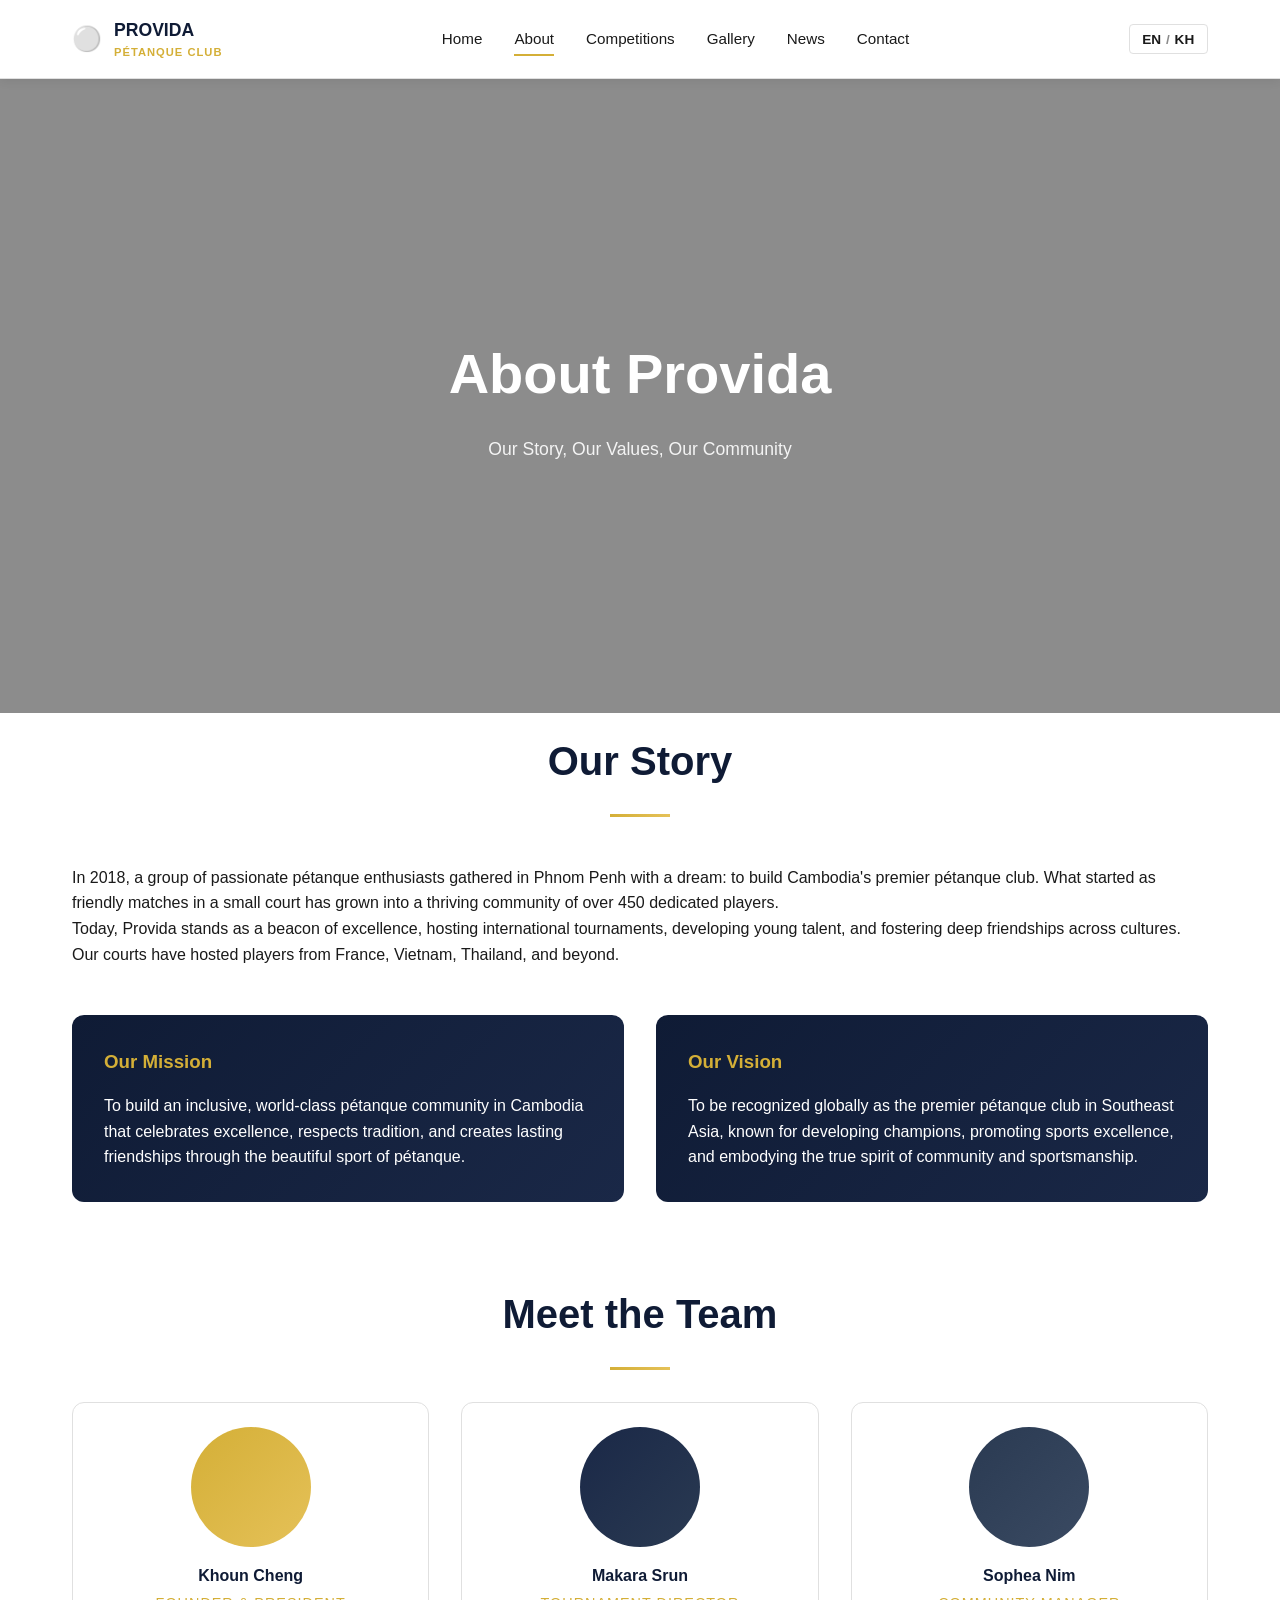
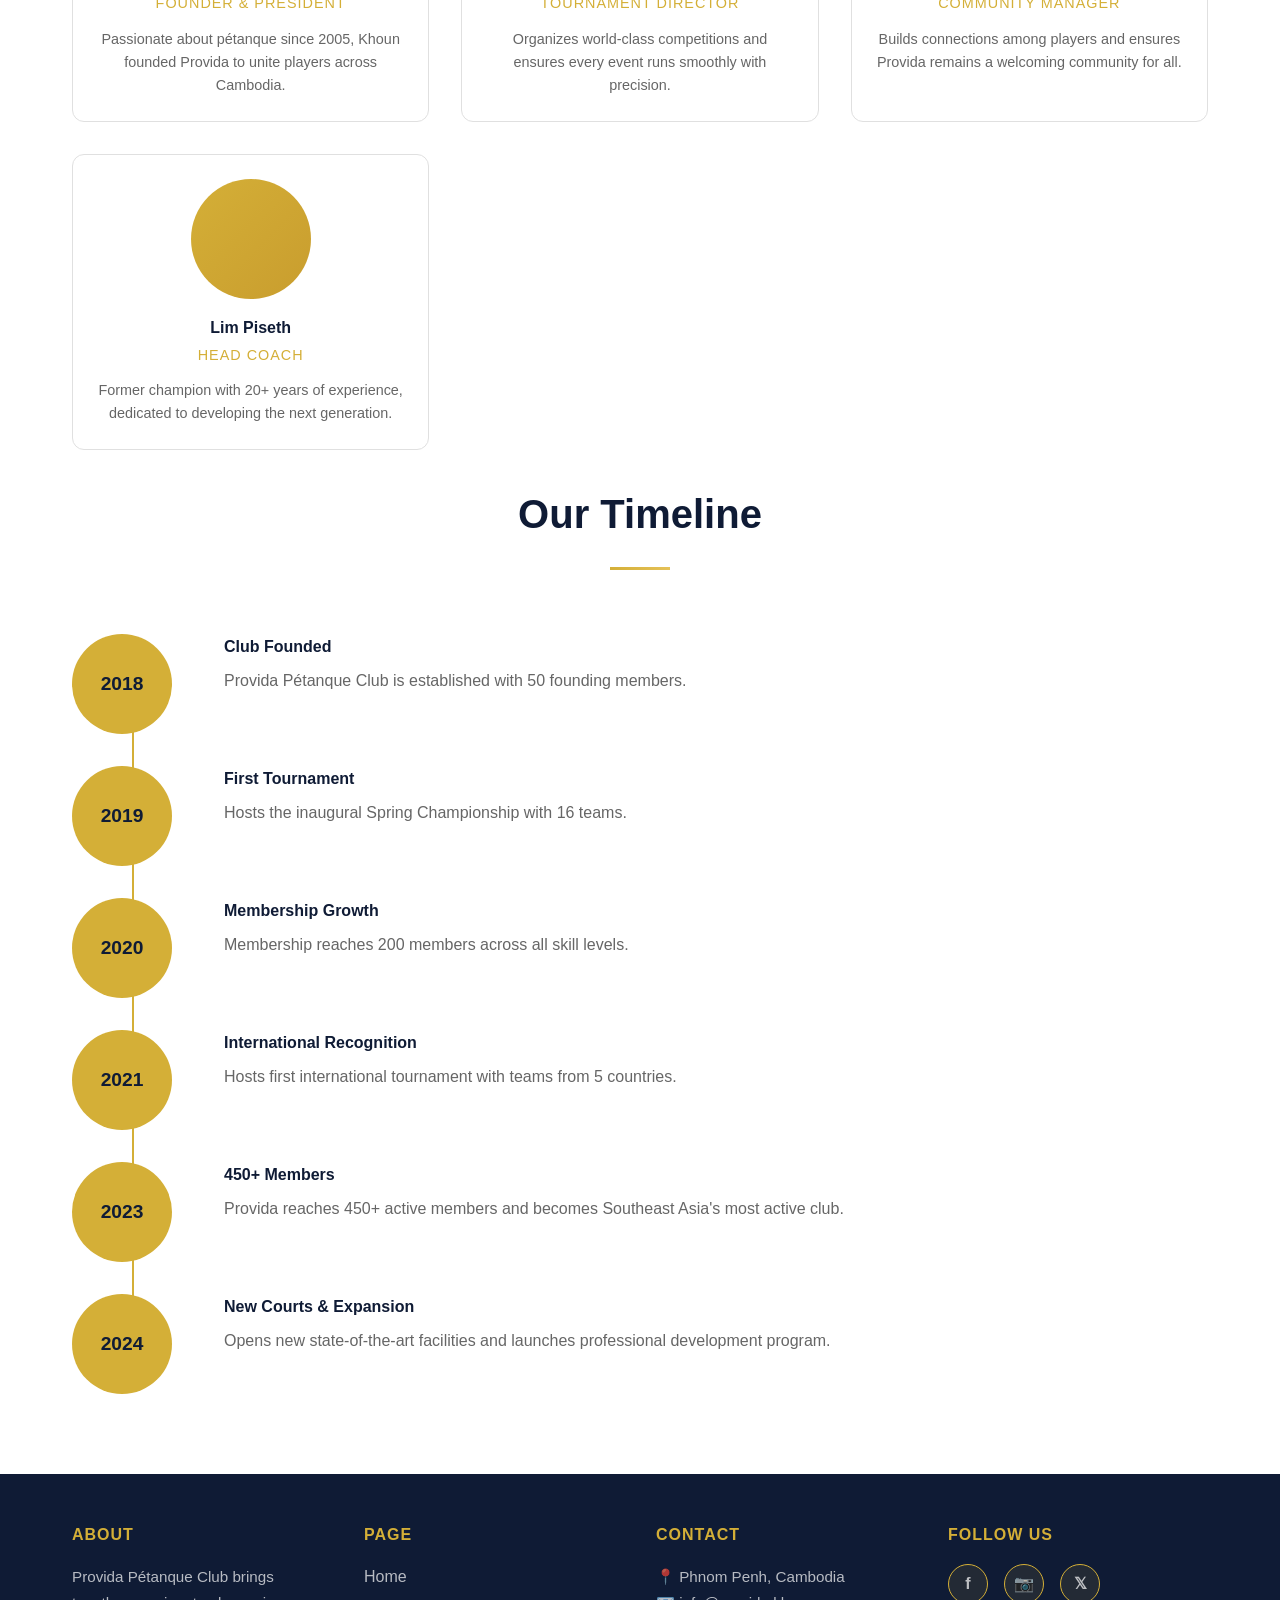
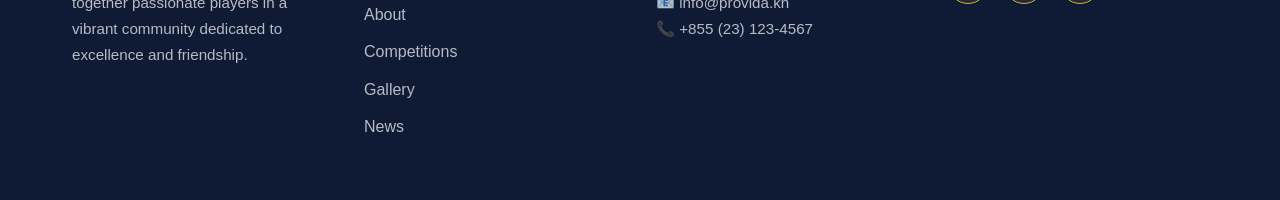
==== about.html @ a2a9c1dd "Initial commit - Provida Petanque website" ====
<!DOCTYPE html>
<html lang="en">
<head>
    <meta charset="UTF-8">
    <meta name="viewport" content="width=device-width, initial-scale=1.0">
    <title>About Provida Pétanque Club</title>
    <link rel="stylesheet" href="style.css">
</head>
<body>
    <!-- Navigation -->
    <nav class="navbar">
        <div class="navbar__container">
            <div class="navbar__logo">
                <span class="logo-icon">⚪</span>
                <div class="logo-text">
                    <div class="logo-main">PROVIDA</div>
                    <div class="logo-sub">Pétanque Club</div>
                </div>
            </div>

            <div class="navbar__menu" id="navMenu">
                <a href="index.html" class="navbar__link" data-en="Home" data-kh="ដើម">Home</a>
                <a href="about.html" class="navbar__link active" data-en="About" data-kh="អំពី">About</a>
                <a href="competition.html" class="navbar__link" data-en="Competitions" data-kh="ការប្រកួតប្រជែង">Competitions</a>
                <a href="gallery.html" class="navbar__link" data-en="Gallery" data-kh="ギャラリー">Gallery</a>
                <a href="news.html" class="navbar__link" data-en="News" data-kh="ព័ត៌មាន">News</a>
                <a href="contact.html" class="navbar__link" data-en="Contact" data-kh="ទាក់ទង">Contact</a>
            </div>

            <div class="navbar__actions">
                <button class="lang-toggle" id="langToggle" aria-label="Toggle language">
                    <span class="lang-en">EN</span><span class="lang-sep">/</span><span class="lang-kh">KH</span>
                </button>
                <button class="hamburger" id="hamburger" aria-label="Menu">
                    <span></span><span></span><span></span>
                </button>
            </div>
        </div>
    </nav>

    <!-- Page Header -->
    <!-- <div class="page-header">
        <div class="container">
            <h1 class="page-title" data-en="About Provida" data-kh="អំពីប្រូវីដា">About Provida</h1>
            <p class="page-subtitle" data-en="Our Story, Our Values, Our Community" data-kh="រឿងរបស់យើង តម្លៃរបស់យើង សហគមន៍របស់យើង">Our Story, Our Values, Our Community</p>
        </div>
    </div> -->
    <div class="page-header-about">
        <div class="container">
            <h1 class="page-title">About Provida</h1>
            <p class="page-subtitle">Our Story, Our Values, Our Community</p>
        </div>
    </div>
    <!-- Main Content -->
    <main class="section-light">
        <div class="container">
            <!-- Club Story -->
            <section class="content-section">
                <h2 class="section-title" data-en="Our Story" data-kh="រឿងរបស់យើង">Our Story</h2>
                <div class="story-content">
                    <p data-en="In 2018, a group of passionate pétanque enthusiasts gathered in Phnom Penh with a dream: to build Cambodia's premier pétanque club. What started as friendly matches in a small court has grown into a thriving community of over 450 dedicated players." data-kh="នៅឆ្នាំ 2018 ក្រុមអ្នកចូលចិត្ត pétanque ដ៏ស្ទាក់ស្ទើរបានប្រមូលផ្តុំនៅភ្នំពេញ។ ដែលចាប់ផ្តើមពីការប្រកួតប្រជែងមិត្តភាពបានលូតលាស់ទៅក្រុមលេងដែលលេចធ្លោលើក។">In 2018, a group of passionate pétanque enthusiasts gathered in Phnom Penh with a dream: to build Cambodia's premier pétanque club. What started as friendly matches in a small court has grown into a thriving community of over 450 dedicated players.</p>
                    
                    <p data-en="Today, Provida stands as a beacon of excellence, hosting international tournaments, developing young talent, and fostering deep friendships across cultures. Our courts have hosted players from France, Vietnam, Thailand, and beyond." data-kh="សព្វថ្ងៃ Provida ឈានដល់ការលេចធ្លោដូចផ្កាឆ្លើយលើពិភពលោក។ យើងបានលួយម្ចាស់ក្រុមលេងពីបារាំង វៀតណាម ថៃ និងក្រៅ។">Today, Provida stands as a beacon of excellence, hosting international tournaments, developing young talent, and fostering deep friendships across cultures. Our courts have hosted players from France, Vietnam, Thailand, and beyond.</p>
                </div>
            </section>

            <!-- Mission & Vision -->
            <section class="content-section">
                <div class="mission-vision-grid">
                    <div class="mission-card">
                        <h3 data-en="Our Mission" data-kh="បេសកកម្មរបស់យើង">Our Mission</h3>
                        <p data-en="To build an inclusive, world-class pétanque community in Cambodia that celebrates excellence, respects tradition, and creates lasting friendships through the beautiful sport of pétanque." data-kh="ដើម្បីបង្កើតសហគមន៍លេងដែលដ៏បរិមាណលក្ខណ៍បូណ្ណនៅកម្ពុជា។">To build an inclusive, world-class pétanque community in Cambodia that celebrates excellence, respects tradition, and creates lasting friendships through the beautiful sport of pétanque.</p>
                    </div>

                    <div class="vision-card">
                        <h3 data-en="Our Vision" data-kh="ច្រាលមើលរបស់យើង">Our Vision</h3>
                        <p data-en="To be recognized globally as the premier pétanque club in Southeast Asia, known for developing champions, promoting sports excellence, and embodying the true spirit of community and sportsmanship." data-kh="ដើម្បីបានទទួលស្គាល់សកលលោក ដូចជាក្លឹបលេងលេចធ្លោក្នុងតំបន់អាស៊ីអាគ្នេយ៍។">To be recognized globally as the premier pétanque club in Southeast Asia, known for developing champions, promoting sports excellence, and embodying the true spirit of community and sportsmanship.</p>
                    </div>
                </div>
            </section>

            <!-- Core Values -->
            <!-- <section class="content-section">
                <h2 class="section-title" data-en="Core Values" data-kh="តម្លៃក្នុងស្នូល">Core Values</h2>
                <div class="values-grid">
                    <div class="value-card-large">
                        <div class="value-icon">🤝</div>
                        <h4 data-en="Community" data-kh="សហគមន៍">Community</h4>
                        <p data-en="We believe in the power of unity. Every member, regardless of skill level, is an essential part of our family. We build lasting bonds through shared passion and mutual respect." data-kh="យើងជឿលើអំណាចនៃការរួបរួម។ សមាជិកម្នាក់ៗ គឺជាផ្នែកគួរឱ្យកោតសរសើរនៃគ្រួសារយើង។">We believe in the power of unity. Every member, regardless of skill level, is an essential part of our family. We build lasting bonds through shared passion and mutual respect.</p>
                    </div>

                    <div class="value-card-large">
                        <div class="value-icon">🎯</div>
                        <h4 data-en="Precision" data-kh="ភាពជាក់លាក់">Precision</h4>
                        <p data-en="Pétanque demands exactness in technique and strategy. We commit to mastering this ancient art, improving daily, and pushing the boundaries of what's possible." data-kh="Pétanque ទាមទារលក្ខណៈឲយបែងចែកបាន។ យើងប្តេជ្ញាក្នុងការលេងលម្អិត។">Pétanque demands exactness in technique and strategy. We commit to mastering this ancient art, improving daily, and pushing the boundaries of what's possible.</p>
                    </div>

                    <div class="value-card-large">
                        <div class="value-icon">⚔️</div>
                        <h4 data-en="Sportsmanship" data-kh="វិន័យកីឡា">Sportsmanship</h4>
                        <p data-en="We compete with integrity, respect opponents, celebrate victories humbly, and learn from defeats gracefully. Fair play is the foundation of everything we do." data-kh="យើងប្រកួតប្រជែងដោយយុត្តិធម៌ និងគោរពគ្នាលើសព្វ។">We compete with integrity, respect opponents, celebrate victories humbly, and learn from defeats gracefully. Fair play is the foundation of everything we do.</p>
                    </div>

                    <div class="value-card-large">
                        <div class="value-icon">🏆</div>
                        <h4 data-en="Excellence" data-kh="ភាពល្អឥតខ្ចោះ">Excellence</h4>
                        <p data-en="We strive for continuous improvement in all aspects. From tournament organization to player development, we maintain the highest standards and never settle for mediocrity." data-kh="យើងព្យាយាមក្នុងការលើកស្ថាបនាក្នុងក្រុមលេងរបស់យើង។">We strive for continuous improvement in all aspects. From tournament organization to player development, we maintain the highest standards and never settle for mediocrity.</p>
                    </div>
                </div>
            </section> -->

            <!-- Team -->
            <section class="content-section">
                <h2 class="section-title" data-en="Meet the Team" data-kh="ស្វាគមន៍ក្រុម">Meet the Team</h2>
                <div class="team-grid">
                    <div class="team-card">
                        <div class="team-avatar" style="background: linear-gradient(135deg, #d4af37, #e5c158);"></div>
                        <h4 class="team-name" data-en="Khoun Cheng" data-kh="ខោនជេង">Khoun Cheng</h4>
                        <p class="team-role" data-en="Founder & President" data-kh="ស្ថាបនករ និងប្រធាន">Founder & President</p>
                        <p class="team-bio" data-en="Passionate about pétanque since 2005, Khoun founded Provida to unite players across Cambodia." data-kh="ចូលចិត្តលេង pétanque ចាប់ពីឆ្នាំ 2005។">Passionate about pétanque since 2005, Khoun founded Provida to unite players across Cambodia.</p>
                    </div>

                    <div class="team-card">
                        <div class="team-avatar" style="background: linear-gradient(135deg, #1a2847, #2a3a52);"></div>
                        <h4 class="team-name" data-en="Makara Srun" data-kh="មការ៉ាស្រុណ">Makara Srun</h4>
                        <p class="team-role" data-en="Tournament Director" data-kh="នាយកលក្ខណ្ឌការណ៍">Tournament Director</p>
                        <p class="team-bio" data-en="Organizes world-class competitions and ensures every event runs smoothly with precision." data-kh="រៀបចំការប្រកួតប្រជែងលោកប្រណិត។">Organizes world-class competitions and ensures every event runs smoothly with precision.</p>
                    </div>

                    <div class="team-card">
                        <div class="team-avatar" style="background: linear-gradient(135deg, #2a3a52, #3a4a62);"></div>
                        <h4 class="team-name" data-en="Sophea Nim" data-kh="សូផេអា នីម">Sophea Nim</h4>
                        <p class="team-role" data-en="Community Manager" data-kh="ក្រុមគ្រប់គ្រង">Community Manager</p>
                        <p class="team-bio" data-en="Builds connections among players and ensures Provida remains a welcoming community for all." data-kh="សាងសង់ទំនាក់ទំនងរវាងក្រុមលេង។">Builds connections among players and ensures Provida remains a welcoming community for all.</p>
                    </div>

                    <div class="team-card">
                        <div class="team-avatar" style="background: linear-gradient(135deg, #d4af37, #c99d2e);"></div>
                        <h4 class="team-name" data-en="Lim Piseth" data-kh="លីម ពិសេត">Lim Piseth</h4>
                        <p class="team-role" data-en="Head Coach" data-kh="គ្រូបង្ហាត់ប្រឹក្សា">Head Coach</p>
                        <p class="team-bio" data-en="Former champion with 20+ years of experience, dedicated to developing the next generation." data-kh="ម្ចាស់ពានរង្វាន់ឆ្នាំ 20 ដែលគាត់មានបទពិសោធន៍។">Former champion with 20+ years of experience, dedicated to developing the next generation.</p>
                    </div>
                </div>
            </section>

            <!-- Timeline -->
            <section class="content-section">
                <h2 class="section-title" data-en="Our Timeline" data-kh="កាលវ័ណ្ណយើង">Our Timeline</h2>
                <div class="timeline">
                    <div class="timeline-item">
                        <div class="timeline-marker">2018</div>
                        <div class="timeline-content">
                            <h4 data-en="Club Founded" data-kh="ក្លឹបបានបង្កើត">Club Founded</h4>
                            <p data-en="Provida Pétanque Club is established with 50 founding members." data-kh="ក្លឹប Pétanque Provida បានបង្កើតលើក។">Provida Pétanque Club is established with 50 founding members.</p>
                        </div>
                    </div>

                    <div class="timeline-item">
                        <div class="timeline-marker">2019</div>
                        <div class="timeline-content">
                            <h4 data-en="First Tournament" data-kh="ការប្រកួតប្រជែងដំបូង">First Tournament</h4>
                            <p data-en="Hosts the inaugural Spring Championship with 16 teams." data-kh="ប្រកួតប្រជែងលេងដំបូង។">Hosts the inaugural Spring Championship with 16 teams.</p>
                        </div>
                    </div>

                    <div class="timeline-item">
                        <div class="timeline-marker">2020</div>
                        <div class="timeline-content">
                            <h4 data-en="Membership Growth" data-kh="ការរីកចម្រើននៃសមាជិក">Membership Growth</h4>
                            <p data-en="Membership reaches 200 members across all skill levels." data-kh="សមាជិក 200 រូបក្នុងរៀងរាល់មាត្រា។">Membership reaches 200 members across all skill levels.</p>
                        </div>
                    </div>

                    <div class="timeline-item">
                        <div class="timeline-marker">2021</div>
                        <div class="timeline-content">
                            <h4 data-en="International Recognition" data-kh="ការទទួលស្គាល់សកល">International Recognition</h4>
                            <p data-en="Hosts first international tournament with teams from 5 countries." data-kh="ក្លឹបលេងលេខដំបូងពីប្រទេស 5 ។">Hosts first international tournament with teams from 5 countries.</p>
                        </div>
                    </div>

                    <div class="timeline-item">
                        <div class="timeline-marker">2023</div>
                        <div class="timeline-content">
                            <h4 data-en="450+ Members" data-kh="សមាជិក 450 រូប">450+ Members</h4>
                            <p data-en="Provida reaches 450+ active members and becomes Southeast Asia's most active club." data-kh="ក្លឹបឡើងដល់ 450 រូបលើក។">Provida reaches 450+ active members and becomes Southeast Asia's most active club.</p>
                        </div>
                    </div>

                    <div class="timeline-item">
                        <div class="timeline-marker">2024</div>
                        <div class="timeline-content">
                            <h4 data-en="New Courts & Expansion" data-kh="ល្មើងលេងថ្មីនិងការពង្រីក">New Courts & Expansion</h4>
                            <p data-en="Opens new state-of-the-art facilities and launches professional development program." data-kh="បើក វាលលេងថ្មីនិងលក្ខណ្ឌថ្មី។">Opens new state-of-the-art facilities and launches professional development program.</p>
                        </div>
                    </div>
                </div>
            </section>
        </div>
    </main>

    <!-- Footer -->
    <footer class="footer">
        <div class="container">
            <div class="footer-grid">
                <div class="footer-col">
                    <h4 data-en="About" data-kh="អំពី">About</h4>
                    <p data-en="Provida Pétanque Club brings together passionate players in a vibrant community dedicated to excellence and friendship." data-kh="ក្លឹប Pétanque Provida នាំឱ្យក្រុមលេង។">Provida Pétanque Club brings together passionate players in a vibrant community dedicated to excellence and friendship.</p>
                </div>

                <div class="footer-col">
                    <h4 data-en="Page" data-kh="តំណភ្ជាប់រហ័ស">Page</h4>
                    <ul>
                        <li><a href="index.html" data-en="Home" data-kh="ដើម">Home</a></li>
                        <li><a href="about.html" data-en="About" data-kh="អំពី">About</a></li>
                        <li><a href="competition.html" data-en="Competitions" data-kh="ការប្រកួតប្រជែង">Competitions</a></li>
                        <li><a href="gallery.html" data-en="Gallery" data-kh="ギャラリー">Gallery</a></li>
                        <li><a href="news.html" data-en="News" data-kh="ព័ត៌មាន">News</a></li>
                    </ul>
                </div>

                <div class="footer-col">
                    <h4 data-en="Contact" data-kh="ទាក់ទង">Contact</h4>
                    <p>📍 Phnom Penh, Cambodia</p>
                    <p>📧 info@provida.kh</p>
                    <p>📞 +855 (23) 123-4567</p>
                </div>

                <div class="footer-col">
                    <h4 data-en="Follow Us" data-kh="តាមដានយើងខ្ញុំ">Follow Us</h4>
                    <div class="social-links">
                        <a href="#" class="social-icon">f</a>
                        <a href="#" class="social-icon">📷</a>
                        <a href="#" class="social-icon">𝕏</a>
                    </div>
                </div>
            </div>

                        <!-- <div class="footer-bottom">
                <p data-en="&copy; 2024 Provida Pétanque Club. All rights reserved." data-kh="© 2024 ក្លឹប Pétanque Provida។ រក្សាសិទ្ធិទាំងអស់។">&copy; 2024 Provida Pétanque Club. All rights reserved.</p>
                <a href="admin.html" class="admin-link">Admin</a>
            </div> -->
        </div>
    </footer>

    <script src="script.js"></script>
</body>
</html>
---- style.css ----
/* ==========================================
   PROVIDA PÉTANQUE CLUB - COMPLETE CSS
   Premium, Modern, Bilingual Website
   ========================================== */

/* ROOT VARIABLES */
:root {
    --color-navy: #0f1b35;
    --color-navy-light: #1a2847;
    --color-navy-lighter: #2a3a52;
    --color-gold: #d4af37;
    --color-gold-light: #e5c158;
    --color-white: #ffffff;
    --color-gray: #f5f5f5;
    --color-gray-dark: #333333;
    --color-text: #1a1a1a;
    --color-text-light: #666666;
    --color-border: #e0e0e0;
    
    --font-display: 'Segoe UI', Tahoma, Geneva, Verdana, sans-serif;
    --font-body: 'Segoe UI', Tahoma, Geneva, Verdana, sans-serif;
    
    --transition: all 0.3s cubic-bezier(0.25, 0.46, 0.45, 0.94);
    --transition-fast: all 0.2s ease-out;
}

/* RESET */
* { margin: 0; padding: 0; box-sizing: border-box; }
html { scroll-behavior: smooth; }
body { font-family: var(--font-body); background: var(--color-white); color: var(--color-text); line-height: 1.6; }
h1, h2, h3, h4, h5, h6 { font-family: var(--font-display); font-weight: 700; }
a { text-decoration: none; color: inherit; transition: var(--transition-fast); }
button { font-family: inherit; cursor: pointer; }

/* CONTAINER */
.container { max-width: 1200px; margin: 0 auto; padding: 0 2rem; }

/* ========== NAVBAR ========== */
.navbar {
    position: sticky; top: 0; z-index: 100;
    background: var(--color-white);
    border-bottom: 1px solid var(--color-border);
    box-shadow: 0 2px 10px rgba(0, 0, 0, 0.08);
    transition: var(--transition-fast);
}

.navbar__container {
    max-width: 1200px; margin: 0 auto; padding: 1rem 2rem;
    display: flex; justify-content: space-between; align-items: center;
}

.navbar__logo {
    display: flex; align-items: center; gap: 0.75rem;
    font-weight: 700; cursor: pointer;
}

.logo-icon {
    font-size: 1.5rem;
    animation: rotate 20s linear infinite;
}

@keyframes rotate {
    from { transform: rotate(0deg); }
    to { transform: rotate(360deg); }
}

.logo-text { display: flex; flex-direction: column; }
.logo-main { font-size: 1.1rem; color: var(--color-navy); }
.logo-sub { font-size: 0.7rem; color: var(--color-gold); text-transform: uppercase; letter-spacing: 1px; }

.navbar__menu {
    display: flex; gap: 2rem; align-items: center;
}

.navbar__link {
    position: relative;
    font-weight: 500; font-size: 0.95rem;
    color: var(--color-text);
    transition: var(--transition-fast);
}

.navbar__link::after {
    content: ''; position: absolute; bottom: -5px; left: 0;
    width: 0; height: 2px; background: var(--color-gold);
    transition: var(--transition-fast);
}

.navbar__link:hover::after,
.navbar__link.active::after {
    width: 100%;
}

.navbar__actions {
    display: flex; gap: 1rem; align-items: center;
}

.lang-toggle {
    background: transparent; border: 1px solid var(--color-border);
    padding: 0.4rem 0.8rem; border-radius: 4px;
    font-size: 0.85rem; font-weight: 600;
    color: var(--color-text);
    transition: var(--transition-fast);
}

.lang-toggle:hover {
    border-color: var(--color-gold);
    color: var(--color-gold);
}

.lang-sep { margin: 0 0.3rem; opacity: 0.5; }

.hamburger {
    display: none; flex-direction: column; gap: 5px;
    background: transparent; border: none; padding: 0.5rem;
}

.hamburger span {
    width: 25px; height: 3px; background: var(--color-navy);
    border-radius: 2px; transition: var(--transition-fast);
}

/* ========== HERO SECTION ========== */
.hero {
    position: relative; min-height: 100vh;
    display: flex; flex-direction: column; justify-content: center; align-items: center;
    background: var(--color-navy);
    color: var(--color-white);
    overflow: hidden;
}

.hero__bg {
    position: absolute; inset: 0; z-index: 1;
}

.hero__gradient {
    position: absolute; inset: 0;
    background: linear-gradient(135deg, var(--color-navy) 0%, var(--color-navy-light) 50%, var(--color-navy) 100%);
    animation: gradient-shift 8s ease-in-out infinite;
}

@keyframes gradient-shift {
    0%, 100% { background: linear-gradient(135deg, var(--color-navy) 0%, var(--color-navy-light) 50%, var(--color-navy) 100%); }
    50% { background: linear-gradient(135deg, var(--color-navy-light) 0%, var(--color-navy) 50%, var(--color-navy-light) 100%); }
}

.hero__orb {
    position: absolute; border-radius: 50%;
    opacity: 0.1; filter: blur(60px);
}

.hero__orb--1 {
    width: 400px; height: 400px;
    background: var(--color-gold);
    top: -100px; right: -150px;
    animation: float-1 20s ease-in-out infinite;
}

.hero__orb--2 {
    width: 300px; height: 300px;
    background: var(--color-gold);
    bottom: -50px; left: -100px;
    animation: float-2 15s ease-in-out infinite;
}

@keyframes float-1 {
    0%, 100% { transform: translate(0, 0); }
    50% { transform: translate(-50px, 50px); }
}

@keyframes float-2 {
    0%, 100% { transform: translate(0, 0); }
    50% { transform: translate(50px, -50px); }
}

.petanque-ball {
    position: absolute; width: 80px; height: 80px;
    background: radial-gradient(circle at 35% 35%, rgba(255,255,255,0.3), transparent);
    border-radius: 50%;
    box-shadow: inset -2px -2px 5px rgba(0,0,0,0.3);
}

.hero__content {
    position: relative; z-index: 2; text-align: center;
    animation: fade-up 1s ease-out 0.3s both;
}

@keyframes fade-up {
    from { opacity: 0; transform: translateY(30px); }
    to { opacity: 1; transform: translateY(0); }
}

.hero__label {
    font-size: 0.85rem; text-transform: uppercase;
    letter-spacing: 2px; color: var(--color-gold);
    margin-bottom: 1rem;
}

.hero__title {
    font-size: clamp(2.5rem, 7vw, 4.5rem);
    margin-bottom: 1.5rem; line-height: 1.2;
}

.hero__title .gold {
    background: linear-gradient(135deg, var(--color-gold), var(--color-gold-light));
    -webkit-background-clip: text;
    background-clip: text;
    -webkit-text-fill-color: transparent;
}

.hero__subtitle {
    font-size: clamp(1rem, 2vw, 1.2rem);
    color: rgba(255, 255, 255, 0.8);
    max-width: 600px; margin: 0 auto 2rem;
}

.hero__cta {
    display: flex; gap: 1rem; justify-content: center; flex-wrap: wrap;
}

.hero__scroll {
    position: absolute; bottom: 2rem;
    font-size: 0.85rem; animation: bounce 2s infinite;
}

@keyframes bounce {
    0%, 100% { transform: translateY(0); }
    50% { transform: translateY(-10px); }
}

/* ========== BUTTONS ========== */
.btn {
    display: inline-flex; align-items: center; justify-content: center;
    padding: 0.9rem 2rem; border: none; border-radius: 6px;
    font-weight: 600; text-transform: uppercase; letter-spacing: 0.5px;
    transition: var(--transition);
    box-shadow: 0 2px 8px rgba(0, 0, 0, 0.1);
}

.btn--primary {
    background: var(--color-gold); color: var(--color-navy);
}

.btn--primary:hover {
    background: var(--color-gold-light);
    transform: translateY(-3px);
    box-shadow: 0 10px 25px rgba(0, 0, 0, 0.15);
}

.btn--secondary {
    background: transparent; color: var(--color-navy);
    border: 2px solid var(--color-navy);
}

.btn--secondary:hover {
    background: var(--color-navy);
    color: var(--color-white);
}

.btn--outline {
    background: transparent; border: 2px solid var(--color-gold);
    color: var(--color-gold);
}

.btn--outline:hover {
    background: var(--color-gold);
    color: var(--color-navy);
}

.btn--gold {
    background: var(--color-gold);
    color: var(--color-navy);
}

.btn--gold:hover {
    background: var(--color-gold-light);
}

/* ========== SECTIONS ========== */
.section-light { background: var(--color-white); }
.section-dark { background: var(--color-navy); color: var(--color-white); }

.page-header {
    background: linear-gradient(135deg, var(--color-navy), var(--color-navy-light));
    color: var(--color-white); padding: 4rem 0 3rem;
    text-align: center;
}

.page-title {
    font-size: clamp(2rem, 5vw, 3.5rem); margin-bottom: 1rem;
}

.page-subtitle {
    font-size: 1.1rem; opacity: 0.9;
}

.section-title {
    font-size: clamp(2rem, 4vw, 2.5rem);
    margin-bottom:2rem; text-align: center;
    position: relative; padding-bottom: 1.5rem;
}

.section-title::after {
    content: ''; position: absolute;
    bottom: 0; left: 50%; transform: translateX(-50%);
    width: 60px; height: 3px;
    background: linear-gradient(90deg, var(--color-gold), var(--color-gold-light));
}

.section-light .section-title { color: var(--color-navy); }
.section-dark .section-title { color: var(--color-white); }

.section-light .section-title::after { background: linear-gradient(90deg, var(--color-gold), var(--color-gold-light)); }
.section-dark .section-title::after { background: linear-gradient(90deg, var(--color-gold-light), var(--color-gold)); }

.content-section {
    padding: 1rem 0;
}
.story-content{
     padding: 1rem 0;
}
/* ========== ABOUT SECTION ========== */
.about-grid {
    padding-bottom:1.3rem ;
    display: grid; grid-template-columns: 1fr 1fr;
    gap: 3rem; align-items: start;
}

.about-content { animation: slide-in-left 0.8s ease-out; }
.about-stats { display: grid; grid-template-columns: 1fr 1fr; gap: 2rem; animation: slide-in-right 0.8s ease-out; }

@keyframes slide-in-left {
    from { opacity: 0; transform: translateX(-30px); }
    to { opacity: 1; transform: translateX(0); }
}

@keyframes slide-in-right {
    from { opacity: 0; transform: translateX(30px); }
    to { opacity: 1; transform: translateX(0); }
}

.about-text { margin-bottom: 1.5rem; color: var(--color-text-light); line-height: 1.8; }

.about-values {
    display: grid; grid-template-columns: 1fr 1fr;
    gap: 1.5rem; margin: 2rem 0;
}

.value-card {
    background: var(--color-gray);
    padding: 1.5rem; border-radius: 8px;
    border-left: 4px solid var(--color-gold);
    transition: var(--transition);
}

.value-card:hover {
    transform: translateY(-5px);
    box-shadow: 0 10px 25px rgba(0, 0, 0, 0.1);
}

.value-card h4 { color: var(--color-navy); margin-bottom: 0.5rem; }
.value-card p { font-size: 0.9rem; color: var(--color-text-light); }

.stat-box {
    background: linear-gradient(135deg, var(--color-navy), var(--color-navy-light));
    color: var(--color-white);
    padding: 2rem; border-radius: 12px;
    text-align: center; transition: var(--transition);
}

.stat-box:hover {
    transform: translateY(-8px);
    box-shadow: 0 15px 35px rgba(0, 0, 0, 0.2);
}

.stat-number {
    font-size: 2.5rem; font-weight: 700;
    color: var(--color-gold); margin-bottom: 0.5rem;
}

.stat-label {
    font-size: 0.95rem; text-transform: uppercase;
    letter-spacing: 1px; opacity: 0.9;
}

/* ========== COMPETITION SECTION ========== */
.competition-showcase {
    /* background: linear-gradient(135deg, rgba(212, 175, 55, 0.1), rgba(212, 175, 55, 0.05));
    border-radius: 12px; padding: 3rem; */
        background: linear-gradient(135deg, rgb(212 175 55), rgba(212, 175, 55, 0.05));
    border-radius: 12px;
    padding: 3rem;
}

.competition-card-main {
    display: grid; grid-template-columns: 120px 1fr;
    gap: 2rem; align-items: start;
    position: relative;
}

.competition-badge {
    position: absolute; top: 1.5rem; right: 1.5rem;
    background: var(--color-gold);
    color: var(--color-navy);
    padding: 0.4rem 1rem; border-radius: 20px;
    font-size: 0.75rem; font-weight: 700;
    text-transform: uppercase;
}

.competition-date {
    background: var(--color-gold);
    color: var(--color-navy);
    padding: 1.5rem; border-radius: 12px;
    text-align: center;
}

.date-month {
    display: block; font-size: 0.85rem;
    text-transform: uppercase; font-weight: 700;
    letter-spacing: 1px;
}

.date-day {
    display: block; font-size: 2.5rem;
    font-weight: 700;
}

.competition-info {
    padding-top: 1rem;
}

.competition-name {
    font-size: 1.8rem; color: var(--color-white);
    margin-bottom: 0.5rem;
}

.competition-location {
    color: var(--color-gold); font-size: 1rem;
    margin-bottom: 1rem;
}

.competition-desc {
    color: rgba(255, 255, 255, 0.8);
    margin: 1rem 0;
    line-height: 1.7;
}

.competition-details {
    display: grid;
    grid-template-columns: repeat(auto-fit, minmax(180px, 1fr));
    gap: 1rem; margin: 1.5rem 0;
}

.detail-item {
    display: flex; align-items: center; gap: 0.5rem;
    color: rgba(255, 255, 255, 0.9);
    font-size: 0.95rem;
}

.detail-icon { font-size: 1.2rem; }

/* ========== GALLERY SECTION ========== */
.gallery-preview-grid {
    display: grid;
    grid-template-columns: repeat(4, 1fr);
    gap: 1.5rem; margin-bottom: 3rem;   
}

.gallery-preview-item {
    position: relative;
    border-radius: 12px; overflow: hidden;
    box-shadow: 0 10px 25px rgba(0, 0, 0, 0.12);
    transition: var(--transition);
    height: 250px;
    display: block;
}

.gallery-preview-item--large {
    grid-column: 1 / 3;
    grid-row: 1 / 3;
    height: auto;
}

.gallery-prev-img {
    width: 100%; height: 100%;
    transition: var(--transition);
}

.gallery-preview-item:hover .gallery-prev-img {
    transform: scale(1.1);
}

.gallery-prev-overlay {
    position: absolute; inset: 0;
    background: rgba(15, 27, 53, 0.8);
    display: flex; align-items: center; justify-content: center;
    opacity: 0; transition: var(--transition);
}

.gallery-preview-item:hover .gallery-prev-overlay {
    opacity: 1;
}

.gallery-prev-label {
    color: var(--color-gold);
    font-size: 1.2rem; font-weight: 600;
}

/* ========== NEWS SECTION ========== */
.news-grid {
    display: grid;
    grid-template-columns: repeat(auto-fit, minmax(320px, 1fr));
    gap: 2rem;
}

.news-item {
    background: var(--color-white);
    border: 1px solid var(--color-border);
    border-radius: 12px; overflow: hidden;
    transition: var(--transition);
    box-shadow: 0 2px 8px rgba(0, 0, 0, 0.08);
}

.news-item:hover {
    transform: translateY(-8px);
    box-shadow: 0 15px 35px rgba(0, 0, 0, 0.15);
}

.news-image {
    width: 100%; height: 200px;
    transition: var(--transition);
}

.news-item:hover .news-image {
    transform: scale(1.05);
}

.news-content {
    padding: 2rem;
}

.news-date {
    font-size: 0.85rem;
    color: var(--color-gold);
    text-transform: uppercase; letter-spacing: 1px;
}

.news-title {
    font-size: 1.3rem;
    color: var(--color-navy);
    margin: 0.75rem 0;
}

.news-excerpt {
    color: var(--color-text-light);
    margin-bottom: 1rem;
    line-height: 1.6;
}

.news-link {
    color: var(--color-gold);
    font-weight: 600;
    transition: var(--transition-fast);
}

.news-link:hover {
    transform: translateX(5px);
}

/* ========== GALLERY PAGE ========== */
.gallery-filters {
    display: flex;
    justify-content: center;
    gap: 1rem; margin-bottom: 3rem;
    flex-wrap: wrap;
}

.filter-btn {
    background: transparent;
    border: 2px solid var(--color-border);
    padding: 0.6rem 1.5rem;
    border-radius: 20px;
    cursor: pointer; font-weight: 600;
    color: var(--color-text);
    transition: var(--transition);
}

.filter-btn:hover,
.filter-btn.active {
    background: var(--color-gold);
    border-color: var(--color-gold);
    color: var(--color-navy);
}

.gallery-grid {
    display: grid;
    grid-template-columns: repeat(auto-fill, minmax(280px, 1fr));
    gap: 1.5rem; margin-bottom: 3rem;
}

.gallery-item {
    position: relative;
    border-radius: 12px;
    overflow: hidden;
    box-shadow: 0 10px 25px rgba(0, 0, 0, 0.12);
    transition: var(--transition);
    aspect-ratio: 1;
}

.gallery-item:hover {
    transform: translateY(-8px);
    box-shadow: 0 15px 35px rgba(0, 0, 0, 0.2);
}

.gallery-item img {
    width: 100%; height: 100%;
    object-fit: cover;
    transition: var(--transition);
}

.gallery-item:hover img {
    transform: scale(1.1);
}

.gallery-overlay {
    position: absolute; inset: 0;
    background: rgba(15, 27, 53, 0.85);
    display: flex; align-items: center; justify-content: center;
    opacity: 0; transition: var(--transition);
}

.gallery-item:hover .gallery-overlay {
    opacity: 1;
}

.gallery-overlay span {
    color: var(--color-gold);
    font-size: 1.2rem; font-weight: 600;
}

.videos-grid {
    display: grid;
    grid-template-columns: repeat(auto-fit, minmax(300px, 1fr));
    gap: 2rem;
}

.video-card {
    position: relative;
    border-radius: 12px;
    overflow: hidden;
    box-shadow: 0 10px 25px rgba(0, 0, 0, 0.12);
    transition: var(--transition);
    aspect-ratio: 16 / 9;
    background: var(--color-gray-dark);
}

.video-card:hover {
    transform: translateY(-8px);
}

.video-thumbnail {
    position: absolute; inset: 0;
    display: flex; align-items: center; justify-content: center;
    font-size: 3rem; color: var(--color-gold);
    transition: var(--transition);
}

.video-card:hover .video-thumbnail {
    transform: scale(1.1);
}

/* ========== LIGHTBOX ========== */
.lightbox {
    display: none;
    position: fixed; inset: 0;
    background: rgba(0, 0, 0, 0.95);
    z-index: 200;
    align-items: center; justify-content: center;
    padding: 2rem;
}

.lightbox.active {
    display: flex;
}

.lightbox-img {
    max-width: 90%; max-height: 90%;
    border-radius: 8px;
}

.lightbox-close,
.lightbox-prev,
.lightbox-next {
    position: absolute;
    background: var(--color-gold);
    color: var(--color-navy);
    border: none;
    width: 50px; height: 50px;
    border-radius: 50%;
    cursor: pointer;
    font-size: 1.5rem;
    transition: var(--transition);
}

.lightbox-close {
    top: 2rem; right: 2rem;
}

.lightbox-prev {
    left: 2rem; top: 50%; transform: translateY(-50%);
}

.lightbox-next {
    right: 2rem; top: 50%; transform: translateY(-50%);
}

.lightbox-close:hover,
.lightbox-prev:hover,
.lightbox-next:hover {
    background: var(--color-gold-light);
    transform: scale(1.1);
}

/* ========== FORMS ========== */
.registration-form,
.registration-container,
.contact-form,
.admin-form {
    background: var(--color-white);
    padding: 2rem; border-radius: 12px;
    box-shadow: 0 10px 25px rgba(0, 0, 0, 0.08);
}

.form-group {
    margin-bottom: 1.5rem;
}

.form-group label {
    display: block;
    margin-bottom: 0.5rem;
    font-weight: 600;
    color: var(--color-navy);
}

.form-group input,
.form-group select,
.form-group textarea {
    width: 100%;
    padding: 0.85rem;
    border: 1px solid var(--color-border);
    border-radius: 6px;
    font-family: inherit;
    font-size: 0.95rem;
    transition: var(--transition-fast);
    background: var(--color-gray);
}

.form-group input:focus,
.form-group select:focus,
.form-group textarea:focus {
    outline: none;
    border-color: var(--color-gold);
    box-shadow: 0 0 0 3px rgba(212, 175, 55, 0.1);
    background: var(--color-white);
}

.form-row {
    display: grid; grid-template-columns: 1fr 1fr;
    gap: 1.5rem;
}

.checkbox {
    display: flex; align-items: center;
    gap: 0.5rem;
    cursor: pointer;
}

.checkbox input {
    width: auto;
}

/* ========== EVENTS SECTION ========== */
.events-grid {
    display: grid;
    grid-template-columns: repeat(auto-fit, minmax(320px, 1fr));
    gap: 2rem;
}

.event-card {
    background: var(--color-white);
    border: 1px solid var(--color-border);
    border-radius: 12px;
    overflow: hidden;
    transition: var(--transition);
    box-shadow: 0 2px 8px rgba(0, 0, 0, 0.08);
}

.event-card:hover {
    transform: translateY(-8px);
    box-shadow: 0 15px 35px rgba(0, 0, 0, 0.15);
}

.event-header{
    position: relative;
    height: 180px;
    overflow: hidden;
    border-radius:10px 10px 0 0;
}
.event-header-img{
    width:100%;
    height:100%;
    object-fit:cover;
}

/* badge */
.event-badge{
    position:absolute;
    top:12px;
    left:12px;
    background:#d4af37;
    color:#fff;
    padding:4px 10px;
    font-size:12px;
    border-radius:4px;
}
/* make date smaller */
.event-month{
    display:block;
    font-size:11px;
    font-weight:600;
    color:#888;
}

.event-day{
    font-size:18px;
    font-weight:700;
    line-height:1;
}

.event-day {
    font-size: 2rem; font-weight: 700;
}

.event-body {
    padding: 1.5rem;
}

.event-location {
    color: var(--color-text-light);
    font-size: 0.9rem;
    margin: 0.5rem 0;
}

.event-details {
    display: flex; flex-direction: column;
    gap: 0.5rem;
    margin: 1rem 0;
    font-size: 0.9rem;
    color: var(--color-text-light);
}

.event-desc {
    color: var(--color-text-light);
    margin: 1rem 0;
    line-height: 1.6;
}

.event-register-btn {
    width: 100%;
}

.past-events {
    display: grid;
    grid-template-columns: repeat(auto-fit, minmax(250px, 1fr));
    gap: 1.5rem;
}

.past-event {
    background: var(--color-gray);
    padding: 1.5rem;
    border-radius: 8px;
    border-left: 4px solid var(--color-gold);
}

.past-date {
    font-size: 0.85rem;
    color: var(--color-gold);
    text-transform: uppercase;
    font-weight: 700;
}

.past-title {
    display: block;
    font-size: 1.1rem;
    color: var(--color-navy);
    margin: 0.5rem 0;
    font-weight: 600;
}

.past-stats {
    font-size: 0.9rem;
    color: var(--color-text-light);
}

/* ========== ABOUT PAGE ========== */
.mission-vision-grid {
    display: grid;
    grid-template-columns: 1fr 1fr;
    gap: 2rem; margin-bottom: 3rem;
}

.mission-card,
.vision-card {
    background: linear-gradient(135deg, var(--color-navy), var(--color-navy-light));
    color: var(--color-white);
    padding: 2rem;
    border-radius: 12px;
    transition: var(--transition);
}

.mission-card:hover,
.vision-card:hover {
    transform: translateY(-8px);
    box-shadow: 0 15px 35px rgba(0, 0, 0, 0.2);
}

.mission-card h3,
.vision-card h3 {
    color: var(--color-gold);
    margin-bottom: 1rem;
}

.values-grid {
    display: grid;
    grid-template-columns: repeat(auto-fit, minmax(260px, 1fr));
    gap: 2rem;
}

.value-card-large {
    background: var(--color-white);
    border: 1px solid var(--color-border);
    padding: 2rem;
    border-radius: 12px;
    text-align: center;
    transition: var(--transition);
}

.value-card-large:hover {
    transform: translateY(-8px);
    box-shadow: 0 15px 35px rgba(0, 0, 0, 0.15);
    border-color: var(--color-gold);
}

.value-icon {
    font-size: 2.5rem;
    margin-bottom: 1rem;
}

.value-card-large h4 {
    color: var(--color-navy);
    margin-bottom: 0.75rem;
}

.value-card-large p {
    color: var(--color-text-light);
    line-height: 1.6;
}

.team-grid {
    display: grid;
    grid-template-columns: repeat(auto-fit, minmax(280px, 1fr));
    gap: 2rem;
}

.team-card {
    background: var(--color-white);
    border: 1px solid var(--color-border);
    border-radius: 12px;
    padding: 1.5rem;
    text-align: center;
    transition: var(--transition);
}

.team-card:hover {
    transform: translateY(-8px);
    box-shadow: 0 15px 35px rgba(0, 0, 0, 0.15);
}

.team-avatar {
    width: 120px; height: 120px;
    border-radius: 50%;
    margin: 0 auto 1rem;
}

.team-name {
    color: var(--color-navy);
    margin-bottom: 0.25rem;
}

.team-role {
    color: var(--color-gold);
    font-size: 0.9rem;
    text-transform: uppercase;
    letter-spacing: 1px;
    margin-bottom: 0.75rem;
}

.team-bio {
    color: var(--color-text-light);
    font-size: 0.9rem;
    line-height: 1.6;
}

.timeline {
    position: relative;
    padding: 2rem 0;
}

.timeline-item {
    display: grid;
    grid-template-columns: 120px 1fr;
    gap: 2rem; margin-bottom: 2rem;
    position: relative;
}

.timeline-item::before {
    content: '';
    position: absolute;
    left: 60px; top: 50px;
    width: 2px; height: calc(100% + 2rem);
    background: var(--color-gold);
}

.timeline-item:last-child::before {
    display: none;
}

.timeline-marker {
    background: var(--color-gold);
    color: var(--color-navy);
    padding: 1rem;
    border-radius: 50%;
    width: 100px; height: 100px;
    display: flex; align-items: center; justify-content: center;
    font-weight: 700; font-size: 1.2rem;
    z-index: 1;
}

.timeline-content h4 {
    color: var(--color-navy);
    margin-bottom: 0.5rem;
}

.timeline-content p {
    color: var(--color-text-light);
    line-height: 1.6;
}

/* ========== CONTACT PAGE ========== */
.contact-grid {
    display: grid;
    grid-template-columns: 1fr 1fr;
    gap: 3rem;
}

.contact-info {
    animation: slide-in-left 0.8s ease-out;
}

.contact-item {
    margin-bottom: 2rem;
}

.contact-item h4 {
    color: var(--color-navy);
    margin-bottom: 0.75rem;
}

.contact-item p {
    color: var(--color-text-light);
    line-height: 1.7;
}

.contact-form-wrapper {
    animation: slide-in-right 0.8s ease-out;
}

.map-section {
    margin-top: 4rem;
    padding-top: 4rem;
    border-top: 1px solid var(--color-border);
}

.map-container {
    border-radius: 12px;
    overflow: hidden;
    box-shadow: 0 10px 25px rgba(0, 0, 0, 0.12);
}

.social-links {
    display: flex; gap: 1rem;
}

.social-icon {
    display: inline-flex;
    align-items: center; justify-content: center;
    width: 40px; height: 40px;
    background: rgba(212, 175, 55, 0.1);
    border: 1px solid var(--color-gold);
    border-radius: 50%;
    color: var(--color-gold);
    font-weight: 600;
    transition: var(--transition);
}

.social-icon:hover {
    background: var(--color-gold);
    color: var(--color-navy);
    transform: scale(1.1);
}

/* ========== FOOTER ========== */
.footer {
    background: var(--color-navy);
    color: var(--color-white);
    padding: 3rem 0 1rem;
}

.footer-grid {
    display: grid;
    grid-template-columns: repeat(auto-fit, minmax(250px, 1fr));
    gap: 2rem; margin-bottom: 2rem;
}

.footer-col h4 {
    color: var(--color-gold);
    text-transform: uppercase;
    letter-spacing: 1px;
    margin-bottom: 1rem;
}

.footer-col p {
    color: rgba(255, 255, 255, 0.7);
    line-height: 1.7;
    font-size: 0.95rem;
}

.footer-col ul {
    list-style: none;
}

.footer-col ul li {
    margin-bottom: 0.75rem;
}

.footer-col a {
    color: rgba(255, 255, 255, 0.7);
    transition: var(--transition-fast);
}

.footer-col a:hover {
    color: var(--color-gold);
}

.footer-bottom {
    text-align: center;
    padding-top: 2rem;
    border-top: 1px solid rgba(255, 255, 255, 0.1);
    color: rgba(255, 255, 255, 0.6);
    font-size: 0.9rem;
    display: flex; justify-content: space-between; align-items: center;
}

.admin-link {
    color: var(--color-gold);
    font-weight: 600;
    transition: var(--transition-fast);
}

.admin-link:hover {
    color: var(--color-gold-light);
}

/* ========== MODAL ========== */
.modal {
    display: none;
    position: fixed; inset: 0;
    z-index: 300;
}

.modal.active {
    display: flex;
}

.modal__overlay {
    position: absolute; inset: 0;
    background: rgba(0, 0, 0, 0.5);
}

.modal__content {
    position: relative;
    background: var(--color-white);
    border-radius: 12px;
    padding: 2rem;
    max-width: 500px;
    width: 90%;
    margin: auto;
    box-shadow: 0 20px 60px rgba(0, 0, 0, 0.3);
    animation: slide-up 0.3s ease-out;
}

@keyframes slide-up {
    from { transform: translateY(30px); opacity: 0; }
    to { transform: translateY(0); opacity: 1; }
}

.modal__close {
    position: absolute;
    top: 1rem; right: 1rem;
    background: transparent;
    border: none;
    font-size: 2rem;
    cursor: pointer;
    color: var(--color-text-light);
    transition: var(--transition-fast);
}

.modal__close:hover {
    color: var(--color-navy);
}

/* ========== ADMIN STYLES ========== */
.admin-body {
    background: var(--color-gray);
}

.admin-navbar {
    background: var(--color-navy);
    color: var(--color-white);
    padding: 1.5rem 0;
    box-shadow: 0 2px 10px rgba(0, 0, 0, 0.2);
}

.admin-navbar__container {
    max-width: 1200px;
    margin: 0 auto;
    padding: 0 2rem;
    display: flex;
    justify-content: space-between;
    align-items: center;
}

.admin-navbar__title {
    font-size: 1.3rem;
}

.admin-login {
    display: flex;
    align-items: center;
    justify-content: center;
    min-height: 100vh;
    background: linear-gradient(135deg, var(--color-navy), var(--color-navy-light));
}

.login-container {
    background: var(--color-white);
    padding: 3rem;
    border-radius: 12px;
    box-shadow: 0 20px 60px rgba(0, 0, 0, 0.3);
    max-width: 400px;
    width: 90%;
}

.login-container h2 {
    text-align: center;
    color: var(--color-navy);
    margin-bottom: 2rem;
}

.login-hint {
    text-align: center;
    color: var(--color-text-light);
    font-size: 0.9rem;
    margin-top: 1rem;
}

.admin-dashboard {
    max-width: 1200px;
    margin: 2rem auto;
    padding: 0 2rem;
}

.admin-tabs {
    display: grid;
    grid-template-columns: repeat(auto-fit, minmax(200px, 1fr));
    gap: 1rem;
    margin-bottom: 2rem;
}

.admin-tab {
    background: var(--color-white);
    border: 2px solid var(--color-border);
    padding: 1rem;
    border-radius: 8px;
    cursor: pointer;
    font-weight: 600;
    transition: var(--transition);
}

.admin-tab.active {
    background: var(--color-gold);
    border-color: var(--color-gold);
    color: var(--color-navy);
}

.admin-tab:hover {
    border-color: var(--color-gold);
}

.admin-content {
    display: none;
    background: var(--color-white);
    padding: 2rem;
    border-radius: 12px;
    box-shadow: 0 10px 25px rgba(0, 0, 0, 0.1);
}

.admin-content.active {
    display: block;
}

.control-panel {
    display: grid;
    grid-template-columns: repeat(auto-fit, minmax(300px, 1fr));
    gap: 2rem;
    margin-top: 2rem;
}

.control-item {
    background: var(--color-gray);
    padding: 1.5rem;
    border-radius: 8px;
    border-left: 4px solid var(--color-gold);
}

.control-item label {
    display: block;
    font-weight: 600;
    color: var(--color-navy);
    margin-bottom: 1rem;
}

.toggle-switch {
    display: flex;
    align-items: center;
    gap: 1rem;
}

.toggle-input {
    width: 50px;
    height: 28px;
    appearance: none;
    background: var(--color-border);
    border-radius: 14px;
    cursor: pointer;
    transition: var(--transition-fast);
    position: relative;
}

.toggle-input:checked {
    background: var(--color-gold);
}

.toggle-label {
    font-weight: 600;
    font-size: 0.9rem;
}

.status-text {
    font-size: 0.9rem;
    color: var(--color-text-light);
    margin-top: 0.75rem;
}

.admin-list {
    margin-top: 2rem;
}

.registrations-table {
    overflow-x: auto;
}

.registrations-table table {
    width: 100%;
    border-collapse: collapse;
}

.registrations-table th,
.registrations-table td {
    padding: 1rem;
    text-align: left;
    border-bottom: 1px solid var(--color-border);
}

.registrations-table th {
    background: var(--color-gray);
    font-weight: 600;
    color: var(--color-navy);
}

/* ========== RESPONSIVE DESIGN ========== */
@media (max-width: 768px) {
    .hamburger { display: flex; }
    .navbar__menu { display: none; }
    .navbar__menu.active {
        display: flex; flex-direction: column;
        position: absolute; top: 100%;
        left: 0; right: 0;
        background: var(--color-white);
        border-bottom: 1px solid var(--color-border);
        padding: 1rem; gap: 0.5rem;
    }

    .about-grid,
    .mission-vision-grid,
    .contact-grid {
        grid-template-columns: 1fr;
    }

    .gallery-preview-grid {
        grid-template-columns: repeat(2, 1fr);
    }

    .gallery-preview-item--large {
        grid-column: 1 / 3;
        grid-row: 1 / 2;
    }

    .about-values {
        grid-template-columns: 1fr;
    }

    .form-row {
        grid-template-columns: 1fr;
    }

    .admin-tabs {
        grid-template-columns: 1fr;
    }

    .competition-card-main {
        grid-template-columns: 1fr;
    }

    .competition-date {
        margin-top: 0;
    }
}

@media (max-width: 480px) {
    .container { padding: 0 1rem; }
    
    .hero__title {
        font-size: 1.8rem;
    }

    .hero__cta {
        flex-direction: column;
    }

    .hero__cta .btn {
        width: 100%;
    }

    .page-title {
        font-size: 2rem;
    }

    .section-title {
        font-size: 1.5rem;
    }

    .news-grid,
    .events-grid,
    .videos-grid,
    .gallery-grid {
        grid-template-columns: 1fr;
    }

    .gallery-preview-grid {
        grid-template-columns: 1fr;
    }

    .gallery-preview-item--large {
        grid-column: 1;
        grid-row: auto;
    }

    .footer-bottom {
        flex-direction: column;
        gap: 1rem;
    }

    .lightbox-close,
    .lightbox-prev,
    .lightbox-next {
        width: 40px;
        height: 40px;
        font-size: 1rem;
    }

    .lightbox-prev,
    .lightbox-next {
        display: none;
    }

    .control-panel {
        grid-template-columns: 1fr;
    }
}

/* ANIMATION CLASSES */
.fade-in { animation: fade-in 0.5s ease-out; }
.slide-up { animation: slide-up 0.5s ease-out; }


/**************ND**********/
/* ✅ Best fix: keep :root, change only HERO */
.hero {
    position: relative;
    height: 100vh;
    overflow: hidden;
    display: flex;
    align-items: center;
    justify-content: center;
    text-align: center;
}

/* Slideshow container */
.hero__slideshow {
    position: absolute;
    top: 0;
    left: 0;
    width: 100%;
    height: 100%;
}

/* Each slide */
.hero__slide {
    position: absolute;
    width: 100%;
    height: 100%;
    background-size: cover;
    background-position: center;
    opacity: 0;
    transition: opacity 1.5s ease-in-out;
}

/* Active slide */
.hero__slide.active {
    opacity: 1;
}

/* Dark overlay for readability */
.hero__overlay {
    position: absolute;
    width: 100%;
    height: 100%;
    background: linear-gradient(
        to bottom,
        rgba(0,0,0,0.5),
        rgba(0,0,0,0.7)
    );
    z-index: 1;
}

/* Keep content above */
.hero__content {
    position: relative;
    z-index: 2;
    color: white;
}


.hero {
    --color-navy-light: transparent;
   --color-navy: transparent;
}
.hero__cta{
    --color-navy: #0f1b35;
    --color-navy-light: #1a2847;
    --color-navy-lighter: #ffffff;
}
.next-competition{
background: 
        linear-gradient(rgba(0,0,0,0.45), rgba(0,0,0,0.45));
}
/*************************************************************/


.news-list{
    display:flex;
    flex-direction:column;
    gap:30px;
}

.news-card-full{
    display:flex;
    background:white;
    border-radius:12px;
    overflow:hidden;
    box-shadow:0 10px 25px rgba(0,0,0,0.08);
}

.news-card-image{
    width:40%;
}

.news-card-image img{
    width:100%;
    height:100%;
    object-fit:cover;
    display:block;
}

.news-card-content{
    padding:30px;
    width:60%;
}

.news-card-title{
    font-size:22px;
    margin:10px 0;
}

.news-card-date{
    font-size:14px;
    color:#777;
}

.news-card-excerpt{
    margin:10px 0 20px;
    line-height:1.6;
}

.read-more{
    color:#d4af37;
    font-weight:600;
}
/* ADD TO style.css */

/* layout */
.news-layout{
  display:grid;
  grid-template-columns: 1fr 420px;
  gap: 26px;
  align-items:start;
}

.news-back{
  display:inline-block;
  margin-bottom: 14px;
  color: var(--color-gold);
  font-weight: 600;
  text-decoration: none;
}

/* main article */
.news-article-page{
  background:#fff;
  border-radius:14px;
  overflow:hidden;
  /* box-shadow:0 10px 25px rgba(0,0,0,0.08); */
  padding:22px;
}

.news-article-title{
  margin: 0 0 10px;
  font-size: 30px;
  line-height: 1.2;
  color: #111;
}

.news-article-meta{
  display:flex;
  gap:12px;
  flex-wrap:wrap;
  margin-bottom: 14px;
  color:#666;
  font-size: 14px;
}

.news-meta-item{
  background:#f5f5f5;
  padding:6px 10px;
  border-radius:999px;
}

.news-article-hero img{
  width:100%;
  height:420px;
  object-fit:cover;
  display:block;
  border-radius:12px;
}

.news-article-body{
  margin-top: 16px;
  line-height: 1.9;
  color:#2b2b2b;
}

.news-article-body p{
  margin: 12px 0;
}

/* actions */
.news-article-actions{
  display:flex;
  justify-content:space-between;
  gap:14px;
  flex-wrap:wrap;
  margin-top: 18px;
  padding-top: 14px;
  border-top: 1px solid #eee;
}

.news-author{
  color:#444;
  font-weight: 600;
}

.news-share{
  display:flex;
  gap:10px;
  align-items:center;
  flex-wrap:wrap;
}

.news-share-label{
  color:#666;
}

.news-share-btn{
  display:inline-block;
  padding:8px 12px;
  border-radius:999px;
  background:#111;
  color:#fff;
  text-decoration:none;
  font-size:14px;
}

/* tags */
.news-tags{
  display:flex;
  gap:10px;
  flex-wrap:wrap;
  margin-top: 16px;
}

.news-tag{
  background: rgba(212,175,55,0.12);
  color: #8b6b00;
  padding: 7px 12px;
  border-radius:999px;
  text-decoration:none;
  font-weight:600;
  font-size: 14px;
}

/* sidebar */
.news-sidebar{
  position: sticky;
  top: 90px;
}

.sidebar-card{
  background:#fff;
  border-radius:14px;
  box-shadow:0 10px 25px rgba(0,0,0,0.08);
  padding:16px;
  margin-bottom: 16px;
}

.sidebar-title{
  margin: 4px 0 10px;
  font-size: 18px;
  color:#111;
}

.sidebar-item{
  display:block;
  padding:12px 10px;
  border-radius:12px;
  text-decoration:none;
  color:#111;
}

.sidebar-item:hover{
  background:#f6f6f6;
}

.sidebar-item-title{
  display:block;
  font-weight: 700;
  line-height: 1.35;
}

.sidebar-item-date{
  display:block;
  margin-top: 4px;
  color:#777;
  font-size: 13px;
}

/* responsive */
@media (max-width: 980px){
  .news-layout{ grid-template-columns: 1fr; }
  .news-sidebar{ position: static; }
  .news-article-hero img{ height: 260px; }
  .news-article-title{ font-size: 24px; }
}

/* .sidebar-item{
  display:flex;
  gap:12px;
  align-items:center;
  padding:10px 0;
  text-decoration:none;
  color:#111;
} */
.sidebar-item{
  display:flex;
  gap:16px;
  align-items:center;
  padding:14px 0;
  border-bottom:1px solid #eee;
  text-decoration:none;
  color:#111;
}
.sidebar-thumb{
  width:110px;
  height:80px;
  object-fit:cover;
  border-radius:8px;
  flex-shrink:0;
}

.sidebar-text{
  display:flex;
  flex-direction:column;
}
.sidebar-item-title{
  font-size:16px;
  font-weight:600;
  line-height:1.4;
}
.sidebar-item-date{
  font-size:13px;
  color:#777;
  margin-top:4px;
}
/* ✅ ADD TO style.css */

.payment-qr{
  margin: 12px 0 18px;
  padding: 14px;
  border: 1px solid #eee;
  border-radius: 10px;
  background: #fafafa;
  text-align: center;
}

.payment-qr-head{
  display:flex;
  flex-direction:column;
  gap:6px;
  margin-bottom: 10px;
}

.payment-qr-sub{
  font-size: 12px;
  color: #777;
}

.payment-qr-img{
  width: 220px;
  max-width: 100%;
  height: auto;
  display: block;
  margin: 0 auto;
  border-radius: 10px;
}

.hint{
  display:block;
  margin-top:6px;
  font-size:12px;
  color:#777;
}


.page-header-about{
    position: relative;
    padding: 250px 20px;
    text-align: center;
    color: white;

    background-image: url("images/about-header.jpg");
    background-size: cover;
    background-position: center;
}

/* dark overlay for better text visibility */
.page-header-about::before{
    content:"";
    position:absolute;
    top:0;
    left:0;
    width:100%;
    height:100%;
    background: rgba(0,0,0,0.45);
}

/* make text appear above overlay */
.page-header-about .container{
    position:relative;
    z-index:2;
}
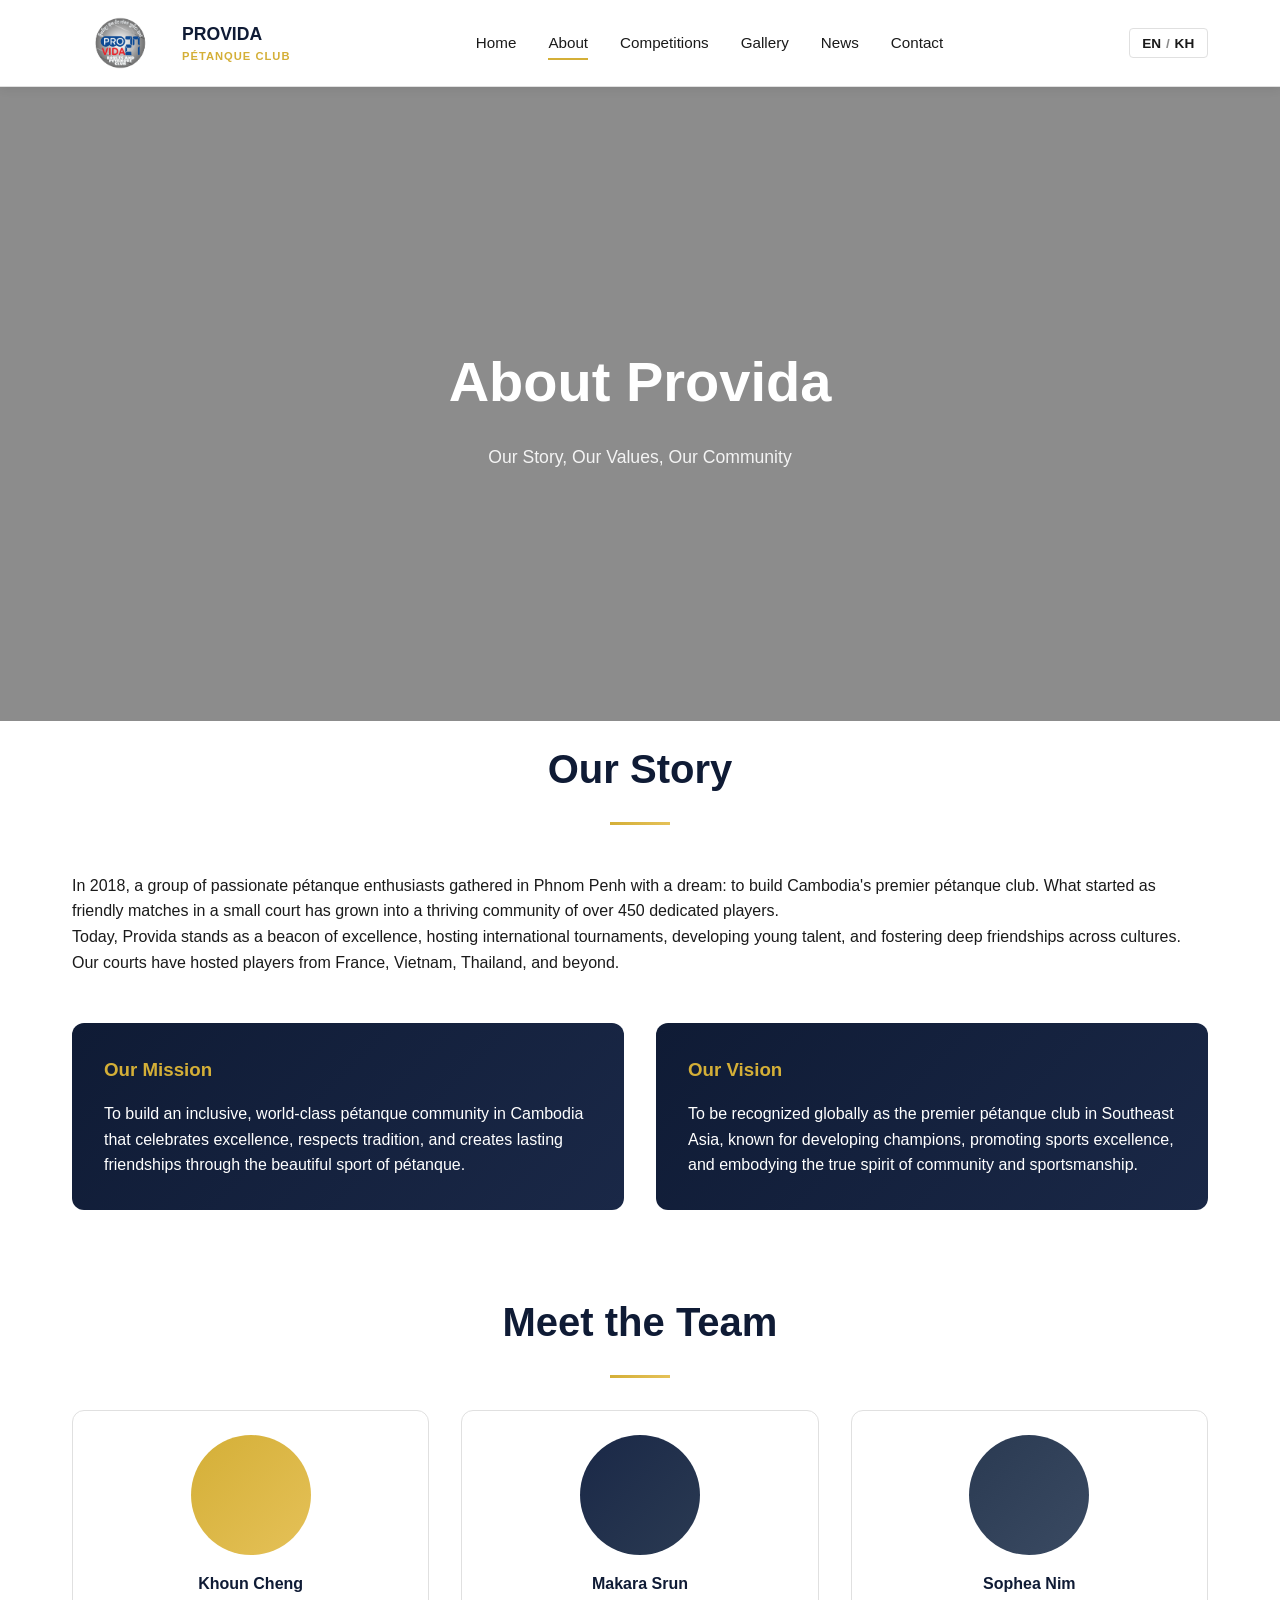
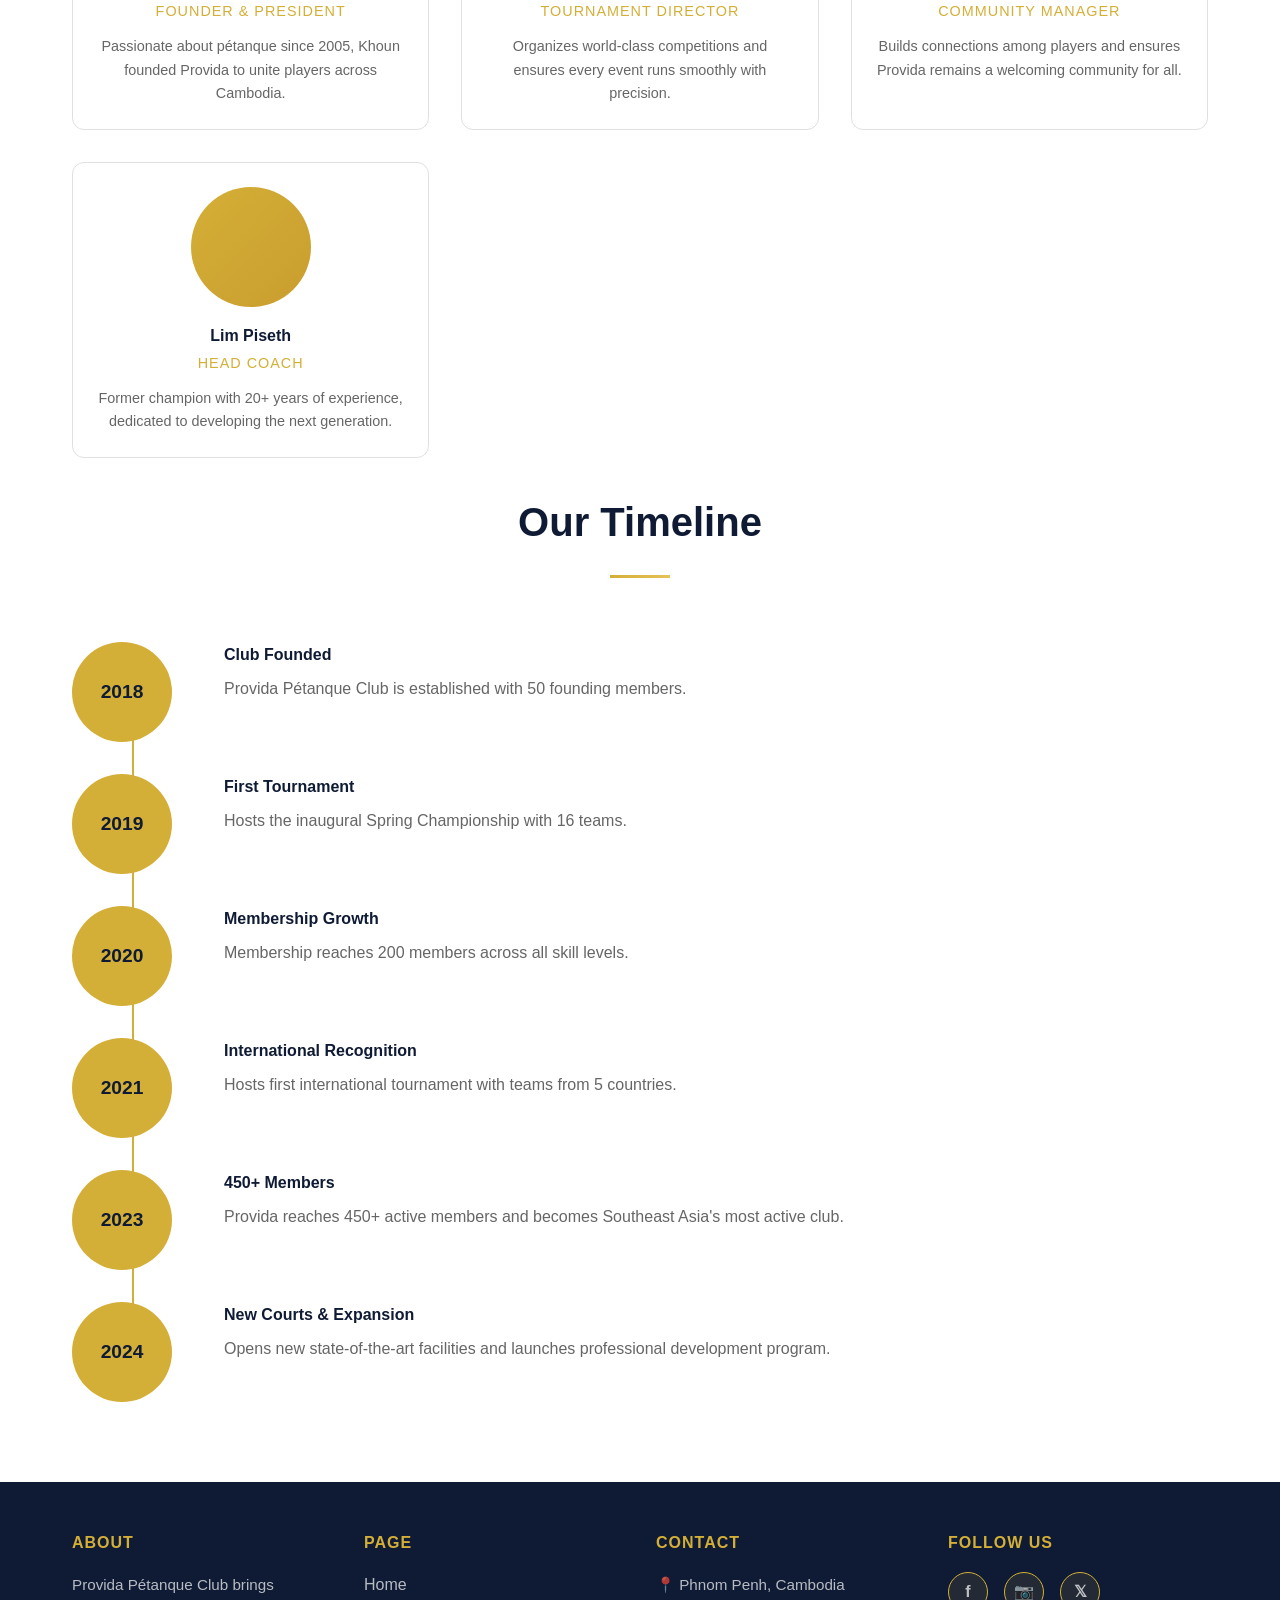
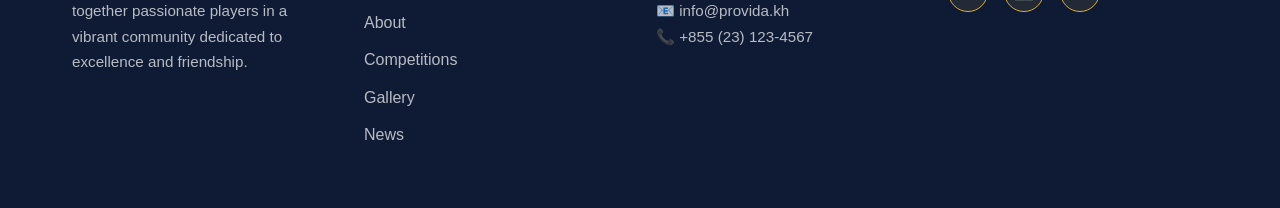
==== commit a1a5091c: "update" ====
--- a/about.html
+++ b/about.html
@@ -10,14 +10,22 @@
     <!-- Navigation -->
     <nav class="navbar">
         <div class="navbar__container">
-            <div class="navbar__logo">
-                <span class="logo-icon">⚪</span>
+            <!--<div class="navbar__logo">
+                <img src="images/provida-logo.png" alt="Provida Logo" class="logo-img">
+
                 <div class="logo-text">
                     <div class="logo-main">PROVIDA</div>
                     <div class="logo-sub">Pétanque Club</div>
                 </div>
-            </div>
-
+            </div> -->
+            <div class="navbar__logo">
+                <img src="images/provida-logo.png" alt="Provida Logo" class="logo-img">
+
+                <div class="logo-text">
+                    <div class="logo-main">PROVIDA</div>
+                    <div class="logo-sub">Pétanque Club</div>
+                </div>
+            </div>
             <div class="navbar__menu" id="navMenu">
                 <a href="index.html" class="navbar__link" data-en="Home" data-kh="ដើម">Home</a>
                 <a href="about.html" class="navbar__link active" data-en="About" data-kh="អំពី">About</a>
--- a/style.css
+++ b/style.css
@@ -45,7 +45,7 @@
 }
 
 .navbar__container {
-    max-width: 1200px; margin: 0 auto; padding: 1rem 2rem;
+    max-width: 1200px; margin: 0 auto; padding: 0.5rem 2rem;
     display: flex; justify-content: space-between; align-items: center;
 }
 
@@ -1927,3 +1927,9 @@
     position:relative;
     z-index:2;
 }
+
+.logo-img{
+    height: 70px;
+    width: auto;
+    object-fit: contain;
+}
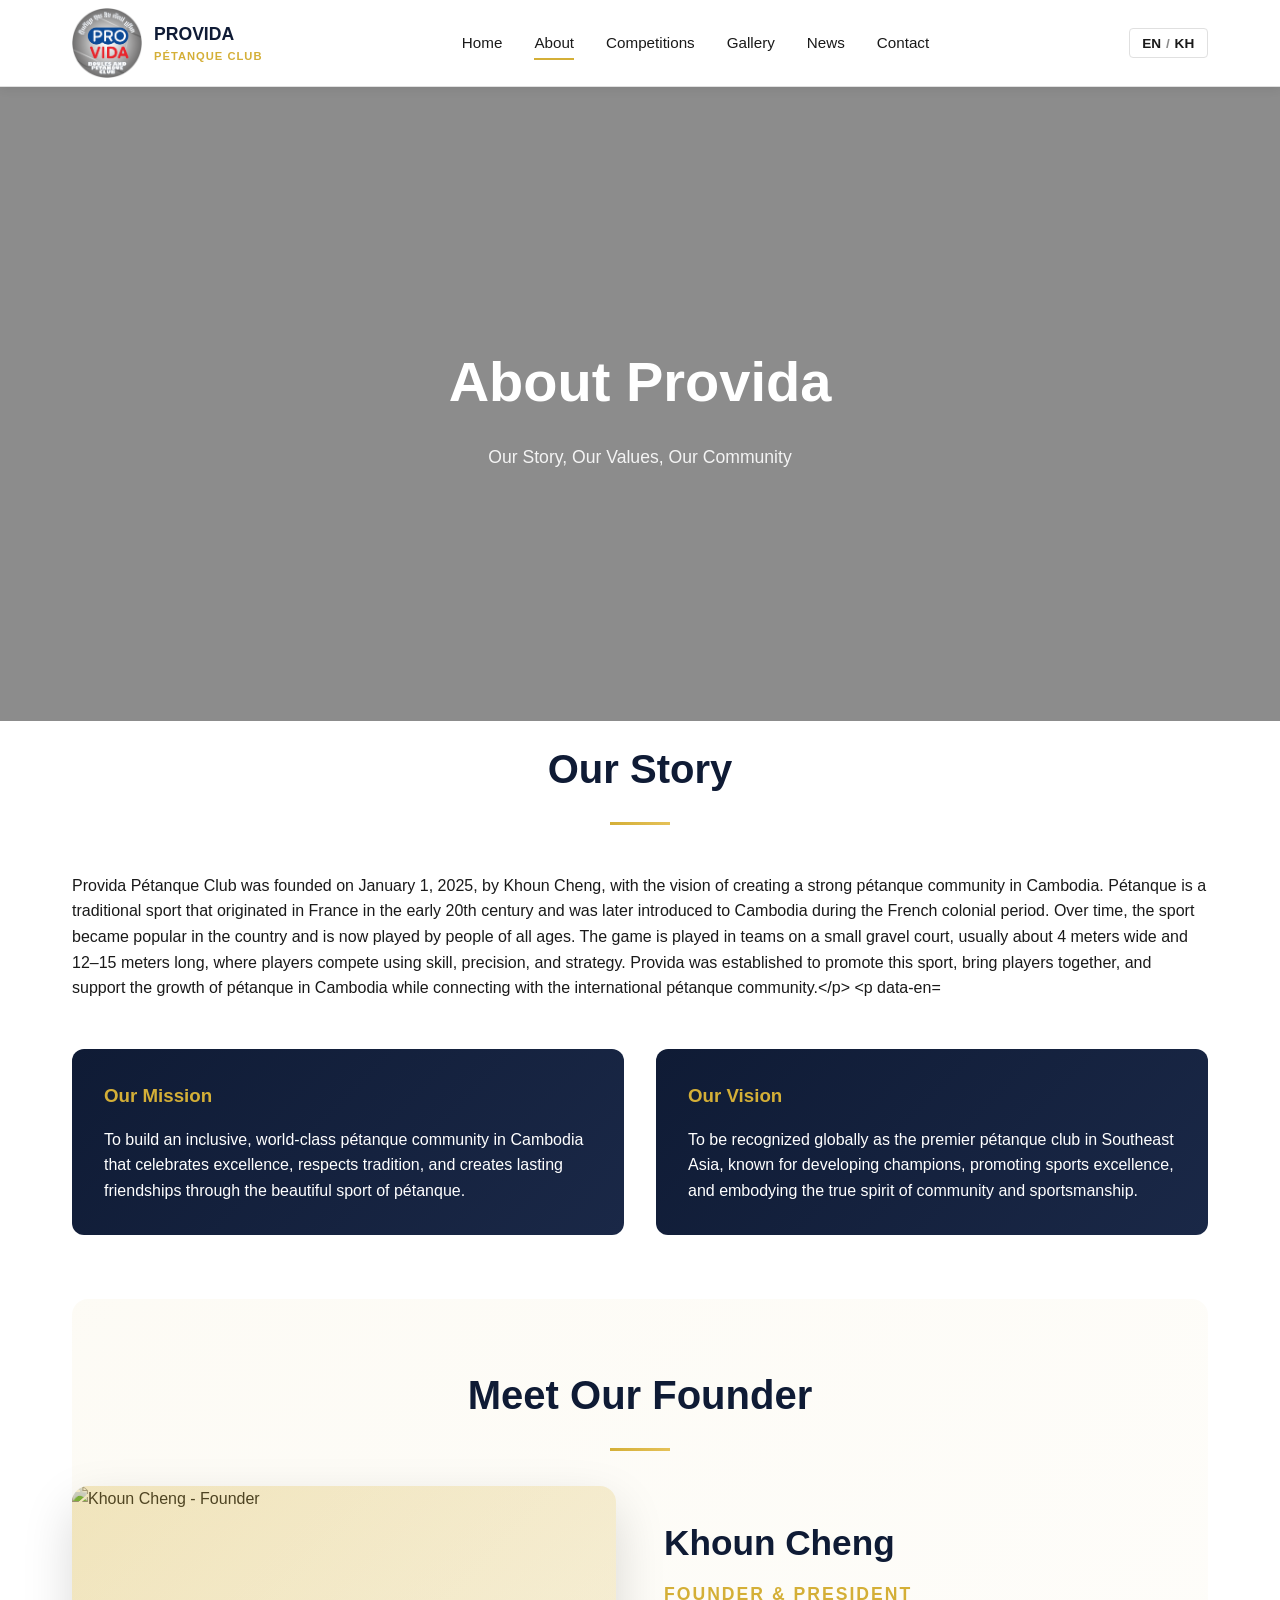
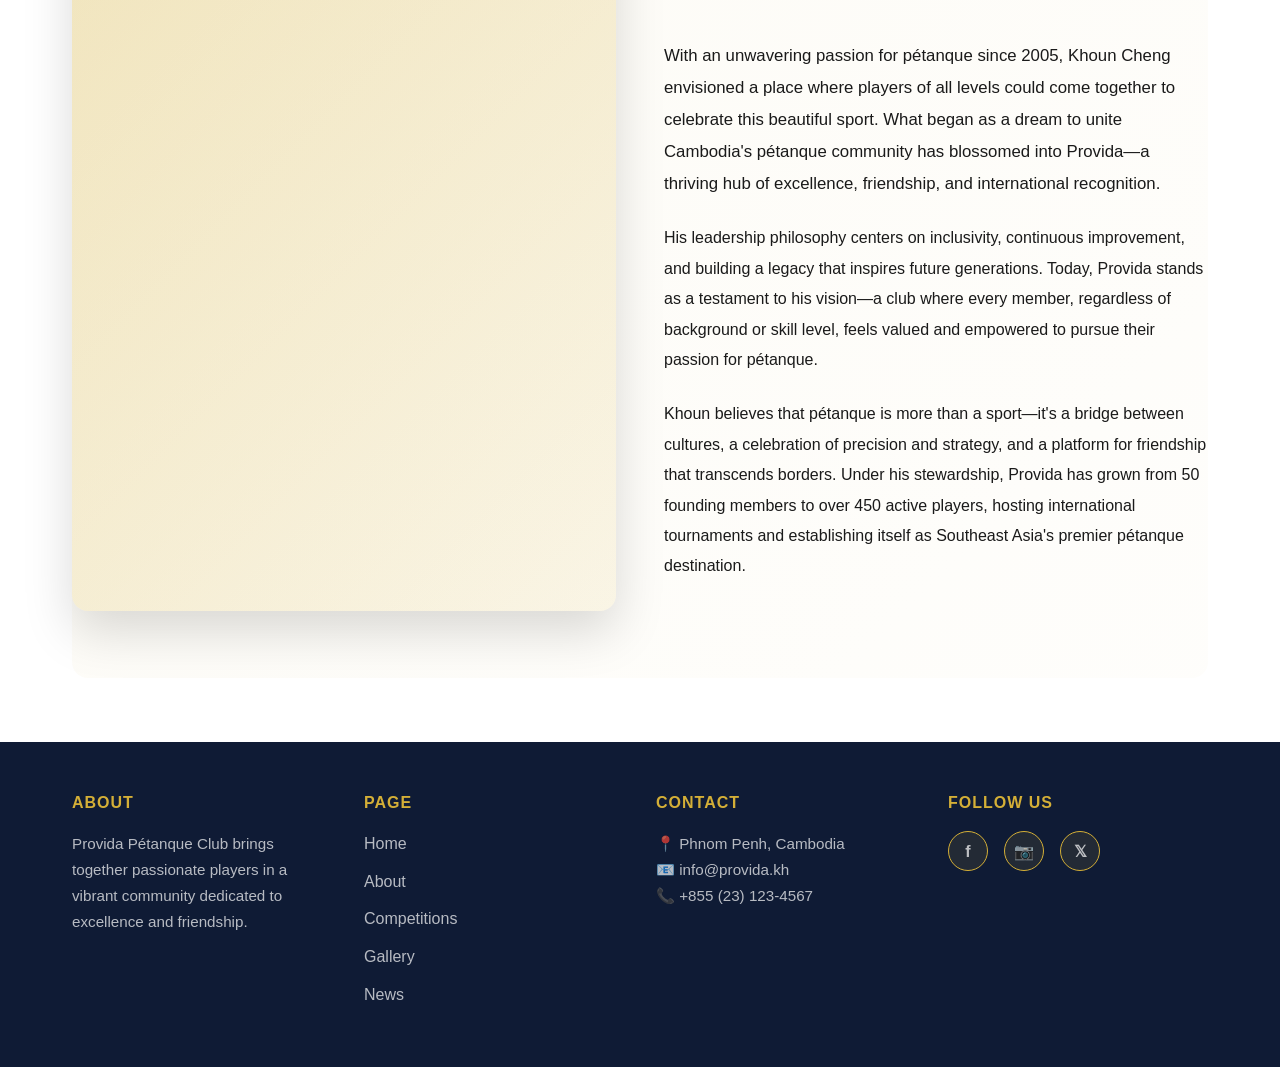
==== commit e48d21fa: "new changes" ====
--- a/about.html
+++ b/about.html
@@ -62,30 +62,7 @@
     <!-- Main Content -->
     <main class="section-light">
         <div class="container">
-            <!-- Club Story -->
-            <section class="content-section">
-                <h2 class="section-title" data-en="Our Story" data-kh="រឿងរបស់យើង">Our Story</h2>
-                <div class="story-content">
-                    <p data-en="In 2018, a group of passionate pétanque enthusiasts gathered in Phnom Penh with a dream: to build Cambodia's premier pétanque club. What started as friendly matches in a small court has grown into a thriving community of over 450 dedicated players." data-kh="នៅឆ្នាំ 2018 ក្រុមអ្នកចូលចិត្ត pétanque ដ៏ស្ទាក់ស្ទើរបានប្រមូលផ្តុំនៅភ្នំពេញ។ ដែលចាប់ផ្តើមពីការប្រកួតប្រជែងមិត្តភាពបានលូតលាស់ទៅក្រុមលេងដែលលេចធ្លោលើក។">In 2018, a group of passionate pétanque enthusiasts gathered in Phnom Penh with a dream: to build Cambodia's premier pétanque club. What started as friendly matches in a small court has grown into a thriving community of over 450 dedicated players.</p>
-                    
-                    <p data-en="Today, Provida stands as a beacon of excellence, hosting international tournaments, developing young talent, and fostering deep friendships across cultures. Our courts have hosted players from France, Vietnam, Thailand, and beyond." data-kh="សព្វថ្ងៃ Provida ឈានដល់ការលេចធ្លោដូចផ្កាឆ្លើយលើពិភពលោក។ យើងបានលួយម្ចាស់ក្រុមលេងពីបារាំង វៀតណាម ថៃ និងក្រៅ។">Today, Provida stands as a beacon of excellence, hosting international tournaments, developing young talent, and fostering deep friendships across cultures. Our courts have hosted players from France, Vietnam, Thailand, and beyond.</p>
-                </div>
-            </section>
-
-            <!-- Mission & Vision -->
-            <section class="content-section">
-                <div class="mission-vision-grid">
-                    <div class="mission-card">
-                        <h3 data-en="Our Mission" data-kh="បេសកកម្មរបស់យើង">Our Mission</h3>
-                        <p data-en="To build an inclusive, world-class pétanque community in Cambodia that celebrates excellence, respects tradition, and creates lasting friendships through the beautiful sport of pétanque." data-kh="ដើម្បីបង្កើតសហគមន៍លេងដែលដ៏បរិមាណលក្ខណ៍បូណ្ណនៅកម្ពុជា។">To build an inclusive, world-class pétanque community in Cambodia that celebrates excellence, respects tradition, and creates lasting friendships through the beautiful sport of pétanque.</p>
-                    </div>
-
-                    <div class="vision-card">
-                        <h3 data-en="Our Vision" data-kh="ច្រាលមើលរបស់យើង">Our Vision</h3>
-                        <p data-en="To be recognized globally as the premier pétanque club in Southeast Asia, known for developing champions, promoting sports excellence, and embodying the true spirit of community and sportsmanship." data-kh="ដើម្បីបានទទួលស្គាល់សកលលោក ដូចជាក្លឹបលេងលេចធ្លោក្នុងតំបន់អាស៊ីអាគ្នេយ៍។">To be recognized globally as the premier pétanque club in Southeast Asia, known for developing champions, promoting sports excellence, and embodying the true spirit of community and sportsmanship.</p>
-                    </div>
-                </div>
-            </section>
+         
 
             <!-- Core Values -->
             <!-- <section class="content-section">
@@ -118,7 +95,7 @@
             </section> -->
 
             <!-- Team -->
-            <section class="content-section">
+            <!-- <section class="content-section">
                 <h2 class="section-title" data-en="Meet the Team" data-kh="ស្វាគមន៍ក្រុម">Meet the Team</h2>
                 <div class="team-grid">
                     <div class="team-card">
@@ -149,10 +126,10 @@
                         <p class="team-bio" data-en="Former champion with 20+ years of experience, dedicated to developing the next generation." data-kh="ម្ចាស់ពានរង្វាន់ឆ្នាំ 20 ដែលគាត់មានបទពិសោធន៍។">Former champion with 20+ years of experience, dedicated to developing the next generation.</p>
                     </div>
                 </div>
-            </section>
+            </section> -->
 
             <!-- Timeline -->
-            <section class="content-section">
+            <!-- <section class="content-section">
                 <h2 class="section-title" data-en="Our Timeline" data-kh="កាលវ័ណ្ណយើង">Our Timeline</h2>
                 <div class="timeline">
                     <div class="timeline-item">
@@ -200,6 +177,93 @@
                         <div class="timeline-content">
                             <h4 data-en="New Courts & Expansion" data-kh="ល្មើងលេងថ្មីនិងការពង្រីក">New Courts & Expansion</h4>
                             <p data-en="Opens new state-of-the-art facilities and launches professional development program." data-kh="បើក វាលលេងថ្មីនិងលក្ខណ្ឌថ្មី។">Opens new state-of-the-art facilities and launches professional development program.</p>
+                        </div>
+                    </div>
+                </div>
+            </section> -->
+            <!-- Club Story -->
+            <section class="content-section">
+                <h2 class="section-title" data-en="Our Story" data-kh="រឿងរបស់យើង">Our Story</h2>
+                <div class="story-content">
+                    <p data-en="Provida Pétanque Club was founded on January 1, 2025, by Khoun Cheng, with the vision of creating a strong pétanque community in Cambodia.
+
+                    Pétanque is a traditional sport that originated in France in the early 20th century and was later introduced to Cambodia during the French colonial period. Over time, the sport became popular in the country and is now played by people of all ages.
+                    
+                    The game is played in teams on a small gravel court, usually about 4 meters wide and 12–15 meters long, where players compete using skill, precision, and strategy.
+                    
+                    Provida was established to promote this sport, bring players together, and support the growth of pétanque in Cambodia while connecting with the international pétanque community.</p>
+                    
+                    <p data-en="Today, Provida stands as a beacon of excellence, hosting international tournaments, developing young talent, and fostering deep friendships across cultures. Our courts have hosted players from France, Vietnam, Thailand, and beyond." data-kh="សព្វថ្ងៃ Provida ឈានដល់ការលេចធ្លោដូចផ្កាឆ្លើយលើពិភពលោក។ យើងបានលួយម្ចាស់ក្រុមលេងពីបារាំង វៀតណាម ថៃ និងក្រៅ។">Today, Provida stands as a beacon of excellence, hosting international tournaments, developing young talent, and fostering deep friendships across cultures. Our courts have hosted players from France, Vietnam, Thailand, and beyond.</p>
+                </div>
+            </section>
+
+            <!-- Mission & Vision -->
+            <section class="content-section">
+                <div class="mission-vision-grid">
+                    <div class="mission-card">
+                        <h3 data-en="Our Mission" data-kh="បេសកកម្មរបស់យើង">Our Mission</h3>
+                        <p data-en="To build an inclusive, world-class pétanque community in Cambodia that celebrates excellence, respects tradition, and creates lasting friendships through the beautiful sport of pétanque." data-kh="ដើម្បីបង្កើតសហគមន៍លេងដែលដ៏បរិមាណលក្ខណ៍បូណ្ណនៅកម្ពុជា។">To build an inclusive, world-class pétanque community in Cambodia that celebrates excellence, respects tradition, and creates lasting friendships through the beautiful sport of pétanque.</p>
+                    </div>
+
+                    <div class="vision-card">
+                        <h3 data-en="Our Vision" data-kh="ច្រាលមើលរបស់យើង">Our Vision</h3>
+                        <p data-en="To be recognized globally as the premier pétanque club in Southeast Asia, known for developing champions, promoting sports excellence, and embodying the true spirit of community and sportsmanship." data-kh="ដើម្បីបានទទួលស្គាល់សកលលោក ដូចជាក្លឹបលេងលេចធ្លោក្នុងតំបន់អាស៊ីអាគ្នេយ៍។">To be recognized globally as the premier pétanque club in Southeast Asia, known for developing champions, promoting sports excellence, and embodying the true spirit of community and sportsmanship.</p>
+                    </div>
+                </div>
+            </section>
+
+            <!-- Core Values -->
+            <!-- <section class="content-section">
+                <h2 class="section-title" data-en="Core Values" data-kh="តម្លៃក្នុងស្នូល">Core Values</h2>
+                <div class="values-grid">
+                    <div class="value-card-large">
+                        <div class="value-icon">🤝</div>
+                        <h4 data-en="Community" data-kh="សហគមន៍">Community</h4>
+                        <p data-en="We believe in the power of unity. Every member, regardless of skill level, is an essential part of our family. We build lasting bonds through shared passion and mutual respect." data-kh="យើងជឿលើអំណាចនៃការរួបរួម។ សមាជិកម្នាក់ៗ គឺជាផ្នែកគួរឱ្យកោតសរសើរនៃគ្រួសារយើង។">We believe in the power of unity. Every member, regardless of skill level, is an essential part of our family. We build lasting bonds through shared passion and mutual respect.</p>
+                    </div>
+
+                    <div class="value-card-large">
+                        <div class="value-icon">🎯</div>
+                        <h4 data-en="Precision" data-kh="ភាពជាក់លាក់">Precision</h4>
+                        <p data-en="Pétanque demands exactness in technique and strategy. We commit to mastering this ancient art, improving daily, and pushing the boundaries of what's possible." data-kh="Pétanque ទាមទារលក្ខណៈឲយបែងចែកបាន។ យើងប្តេជ្ញាក្នុងការលេងលម្អិត។">Pétanque demands exactness in technique and strategy. We commit to mastering this ancient art, improving daily, and pushing the boundaries of what's possible.</p>
+                    </div>
+
+                    <div class="value-card-large">
+                        <div class="value-icon">⚔️</div>
+                        <h4 data-en="Sportsmanship" data-kh="វិន័យកីឡា">Sportsmanship</h4>
+                        <p data-en="We compete with integrity, respect opponents, celebrate victories humbly, and learn from defeats gracefully. Fair play is the foundation of everything we do." data-kh="យើងប្រកួតប្រជែងដោយយុត្តិធម៌ និងគោរពគ្នាលើសព្វ។">We compete with integrity, respect opponents, celebrate victories humbly, and learn from defeats gracefully. Fair play is the foundation of everything we do.</p>
+                    </div>
+
+                    <div class="value-card-large">
+                        <div class="value-icon">🏆</div>
+                        <h4 data-en="Excellence" data-kh="ភាពល្អឥតខ្ចោះ">Excellence</h4>
+                        <p data-en="We strive for continuous improvement in all aspects. From tournament organization to player development, we maintain the highest standards and never settle for mediocrity." data-kh="យើងព្យាយាមក្នុងការលើកស្ថាបនាក្នុងក្រុមលេងរបស់យើង។">We strive for continuous improvement in all aspects. From tournament organization to player development, we maintain the highest standards and never settle for mediocrity.</p>
+                    </div>
+                </div>
+            </section> -->
+
+            <!-- Founder Section -->
+            <section class="content-section founder-showcase">
+                <h2 class="section-title" data-en="Meet Our Founder" data-kh="ស្វាគមន៍ស្ថាបនក">Meet Our Founder</h2>
+                
+                <div class="founder-hero">
+                    <!-- Left: Founder Image -->
+                    <div class="founder-hero-image">
+                        <img src="images/DSC09751.jpg" alt="Khoun Cheng - Founder" class="founder-img">
+                        <div class="founder-image-overlay"></div>
+                    </div>
+
+                    <!-- Right: Founder Content -->
+                    <div class="founder-hero-content">
+                        <h3 class="founder-hero-name" data-en="Khoun Cheng" data-kh="ខោនជេង">Neak Oknha Ing Bunhoaw</h3>
+                        <p class="founder-hero-title" data-en="Founder & President" data-kh="ស្ថាបនករ និងប្រធាន">Founder & President</p>
+                        
+                        <div class="founder-hero-bio">
+                            <p data-en="With an unwavering passion for pétanque since 2005, Khoun Cheng envisioned a place where players of all levels could come together to celebrate this beautiful sport. What began as a dream to unite Cambodia's pétanque community has blossomed into Provida—a thriving hub of excellence, friendship, and international recognition." data-kh="ដោយមានការលើកទឹកចិត្តយូរ ៗ សម្រាប់ pétanque ចាប់ពីឆ្នាំ 2005 ខោនជេង បានមានស្វាគមន៍ឱ្យក្រុមលេងក្នុងទីកន្លែងមួយដែលពួកគេអាចរួមគ្នាបានដឹង។">With an unwavering passion for pétanque since 2005, Khoun Cheng envisioned a place where players of all levels could come together to celebrate this beautiful sport. What began as a dream to unite Cambodia's pétanque community has blossomed into Provida—a thriving hub of excellence, friendship, and international recognition.</p>
+
+                            <p data-en="His leadership philosophy centers on inclusivity, continuous improvement, and building a legacy that inspires future generations. Today, Provida stands as a testament to his vision—a club where every member, regardless of background or skill level, feels valued and empowered to pursue their passion for pétanque." data-kh="ទស្សនៈដឹកនាំរបស់គាត់ផ្អែកលើការរួមបញ្ចូល ការកែលម្អឈានន័យ និងការសាងសង់មរតកដែលលើកទឹកចិត្ត។">His leadership philosophy centers on inclusivity, continuous improvement, and building a legacy that inspires future generations. Today, Provida stands as a testament to his vision—a club where every member, regardless of background or skill level, feels valued and empowered to pursue their passion for pétanque.</p>
+
+                            <p data-en="Khoun believes that pétanque is more than a sport—it's a bridge between cultures, a celebration of precision and strategy, and a platform for friendship that transcends borders. Under his stewardship, Provida has grown from 50 founding members to over 450 active players, hosting international tournaments and establishing itself as Southeast Asia's premier pétanque destination." data-kh="ខោនជឿថា pétanque គឺជាច្រើនជាងកីឡា វាគឺជាស្ពាននៃវប្បធម៌ និងប្រទេស។">Khoun believes that pétanque is more than a sport—it's a bridge between cultures, a celebration of precision and strategy, and a platform for friendship that transcends borders. Under his stewardship, Provida has grown from 50 founding members to over 450 active players, hosting international tournaments and establishing itself as Southeast Asia's premier pétanque destination.</p>
                         </div>
                     </div>
                 </div>
--- a/style.css
+++ b/style.css
@@ -247,8 +247,8 @@
 }
 
 .btn--secondary {
-    background: transparent; color: var(--color-navy);
-    border: 2px solid var(--color-navy);
+    background: transparent; color: var(--color-white);
+    border: 2px solid var(--color-white);
 }
 
 .btn--secondary:hover {
@@ -496,9 +496,9 @@
     opacity: 0; transition: var(--transition);
 }
 
-.gallery-preview-item:hover .gallery-prev-overlay {
+/* .gallery-preview-item:hover .gallery-prev-overlay {
     opacity: 1;
-}
+} */
 
 .gallery-prev-label {
     color: var(--color-gold);
@@ -604,12 +604,12 @@
     box-shadow: 0 10px 25px rgba(0, 0, 0, 0.12);
     transition: var(--transition);
     aspect-ratio: 1;
-}
-
-.gallery-item:hover {
+} 
+
+/* .gallery-item:hover {
     transform: translateY(-8px);
     box-shadow: 0 15px 35px rgba(0, 0, 0, 0.2);
-}
+} */
 
 .gallery-item img {
     width: 100%; height: 100%;
@@ -617,9 +617,9 @@
     transition: var(--transition);
 }
 
-.gallery-item:hover img {
+/* .gallery-item:hover img {
     transform: scale(1.1);
-}
+} */
 
 .gallery-overlay {
     position: absolute; inset: 0;
@@ -628,9 +628,9 @@
     opacity: 0; transition: var(--transition);
 }
 
-.gallery-item:hover .gallery-overlay {
+/* .gallery-item:hover .gallery-overlay {
     opacity: 1;
-}
+} */
 
 .gallery-overlay span {
     color: var(--color-gold);
@@ -799,18 +799,54 @@
     box-shadow: 0 15px 35px rgba(0, 0, 0, 0.15);
 }
 
-.event-header{
+.event-header {
+    width: 50%;
+    aspect-ratio: 4 / 5;   /* keeps 1080x1350 ratio */
     position: relative;
-    height: 180px;
     overflow: hidden;
-    border-radius:10px 10px 0 0;
-}
-.event-header-img{
-    width:100%;
-    height:100%;
-    object-fit:cover;
-}
-
+    margin: auto; /* center the image */
+}
+
+.event-header-img {
+    width: 100%;
+    height: 100%;
+    object-fit: cover;
+    display: block;
+}
+.event-header-img:hover {
+    transform: scale(1.05);
+}
+
+/* modal */
+.img-modal {
+    display: none;
+    position: fixed;
+    inset: 0;
+    background: rgba(0,0,0,0.85);
+    z-index: 9999;
+    justify-content: center;
+    align-items: center;
+}
+
+.img-modal.active {
+    display: flex;
+}
+
+.img-preview {
+    max-width: 85vw;
+    max-height: 85vh;
+    border-radius: 10px;
+    box-shadow: 0 10px 30px rgba(0,0,0,0.5);
+}
+
+.img-close {
+    position: absolute;
+    top: 25px;
+    right: 35px;
+    font-size: 40px;
+    color: white;
+    cursor: pointer;
+}
 /* badge */
 .event-badge{
     position:absolute;
@@ -1932,4 +1968,234 @@
     height: 70px;
     width: auto;
     object-fit: contain;
+}
+/* ========== FOUNDER SHOWCASE ========== */
+.fade-in { animation: fade-in 0.5s ease-out; }
+.founder-showcase {
+.slide-up { animation: slide-up 0.5s ease-out; }
+    padding: 4rem 0;
+    background: linear-gradient(135deg, rgba(212, 175, 55, 0.05), rgba(212, 175, 55, 0.02));
+    border-radius: 16px;
+    margin-bottom: 4rem;
+}
+.founder-hero {
+    display: grid;
+    grid-template-columns: 1fr 1fr;
+    gap: 3rem;
+    align-items: center;
+}
+/* Founder Image */
+.founder-hero-image {
+    position: relative;
+    border-radius: 16px;
+    overflow: hidden;
+    box-shadow: 0 20px 50px rgba(0, 0, 0, 0.15);
+    aspect-ratio: 3 / 4;
+}
+.founder-img {
+    width: 100%;
+    height: 100%;
+    object-fit: cover;
+    display: block;
+}
+.founder-image-overlay {
+    position: absolute;
+    inset: 0;
+    background: linear-gradient(135deg, rgba(212, 175, 55, 0.3), rgba(212, 175, 55, 0.1));
+    pointer-events: none;
+}
+/* Founder Content */
+.founder-hero-content {
+    padding: 2rem 0;
+}
+.founder-hero-name {
+    font-size: 2.2rem;
+    color: var(--color-navy);
+    margin-bottom: 0.5rem;
+    font-weight: 700;
+}
+.founder-hero-title {
+    font-size: 1.1rem;
+    color: var(--color-gold);
+    text-transform: uppercase;
+    letter-spacing: 2px;
+    margin-bottom: 2rem;
+    font-weight: 600;
+}
+.founder-hero-bio {
+    display: grid;
+    gap: 1.5rem;
+}
+.founder-hero-bio p {
+    color: var(--color-text);
+    line-height: 1.9;
+    font-size: 1rem;
+    margin: 0;
+}
+.founder-hero-bio p:first-child {
+    font-size: 1.05rem;
+    font-weight: 500;
+    color: var(--color-text);
+}
+/* Responsive Design */
+@media (max-width: 1024px) {
+    .founder-hero {
+        grid-template-columns: 1fr;
+        gap: 2rem;
+    }
+    .founder-hero-image {
+        aspect-ratio: 16 / 9;
+    }
+    .founder-hero-name {
+        font-size: 1.8rem;
+    }
+    .founder-hero-content {
+        padding: 1rem 0;
+    }
+}
+@media (max-width: 768px) {
+    .founder-showcase {
+        padding: 2rem 0;
+        margin-bottom: 3rem;
+    }
+    .founder-hero {
+        gap: 1.5rem;
+    }
+    .founder-hero-image {
+        aspect-ratio: 16 / 10;
+    }
+    .founder-hero-name {
+        font-size: 1.5rem;
+    }
+    .founder-hero-title {
+        font-size: 0.95rem;
+        margin-bottom: 1.5rem;
+    }
+    .founder-hero-bio p {
+        font-size: 0.95rem;
+        line-height: 1.8;
+    }
+    .founder-hero-bio p:first-child {
+        font-size: 1rem;
+    }
+}
+@media (max-width: 480px) {
+    .founder-showcase {
+        padding: 1.5rem 0;
+    }
+    .founder-hero-name {
+        font-size: 1.3rem;
+    }
+    .founder-hero-title {
+        font-size: 0.9rem;
+        letter-spacing: 1px;
+        margin-bottom: 1rem;
+    }
+    .founder-hero-bio {
+        gap: 1rem;
+    }
+    .founder-hero-bio p {
+        font-size: 0.9rem;
+        line-height: 1.7;
+    }
+}
+
+.gallery-item {
+    position: relative;
+    overflow: hidden;
+    cursor: pointer;
+}
+
+.gallery-item img {
+    width: 100%;
+    display: block;
+    border-radius: 8px;
+}
+
+.gallery-overlay {
+    position: absolute;
+    inset: 0;
+    background: rgba(0,0,0,0.35);
+    color: #fff;
+    display: flex;
+    align-items: end;
+    justify-content: center;
+    padding: 12px;
+    opacity: 0;
+    transition: 0.3s ease;
+}
+
+.gallery-item:hover .gallery-overlay {
+    opacity: 1;
+}
+
+.image-hover-modal {
+    position: fixed;
+    inset: 0;
+    background: rgba(0,0,0,0.7);
+    display: flex;
+    justify-content: center;
+    align-items: center;
+    opacity: 0;
+    visibility: hidden;
+    transition: 0.25s ease;
+    z-index: 9999;
+    pointer-events: none;
+}
+
+.image-hover-modal.active {
+    opacity: 1;
+    visibility: visible;
+}
+
+.image-hover-modal img {
+    max-width: 70vw;
+    max-height: 80vh;
+    border-radius: 12px;
+    box-shadow: 0 10px 30px rgba(0,0,0,0.35);
+    background: #fff;
+    padding: 6px;
+}
+
+/* Khmer Font Family */
+
+@font-face {
+    font-family: "KantumruyPro";
+    src: url("static/KantumruyPro-Regular.ttf") format("truetype");
+    font-weight: 400;
+}
+
+@font-face {
+    font-family: "KantumruyPro";
+    src: url("static/KantumruyPro-Bold.ttf") format("truetype");
+    font-weight: 700;
+}
+
+@font-face {
+    font-family: "KantumruyPro";
+    src: url("static/KantumruyPro-Light.ttf") format("truetype");
+    font-weight: 300;
+}
+
+@font-face {
+    font-family: "KantumruyPro";
+    src: url("static/KantumruyPro-Medium.ttf") format("truetype");
+    font-weight: 500;
+}
+/* KHMER FONT */
+/* KHMER FONT */
+
+@font-face {
+    font-family: 'KantumruyPro';
+    src: url('fonts/Kantumruy_Pro-Regular.ttf') format('truetype');
+    font-weight: normal;
+}
+
+@font-face {
+    font-family: 'KantumruyPro';
+    src: url('fonts/Kantumruy_Pro-Bold.ttf') format('truetype');
+    font-weight: bold;
+}
+html[lang="km"] {
+    font-family: 'KantumruyPro', sans-serif;
 }
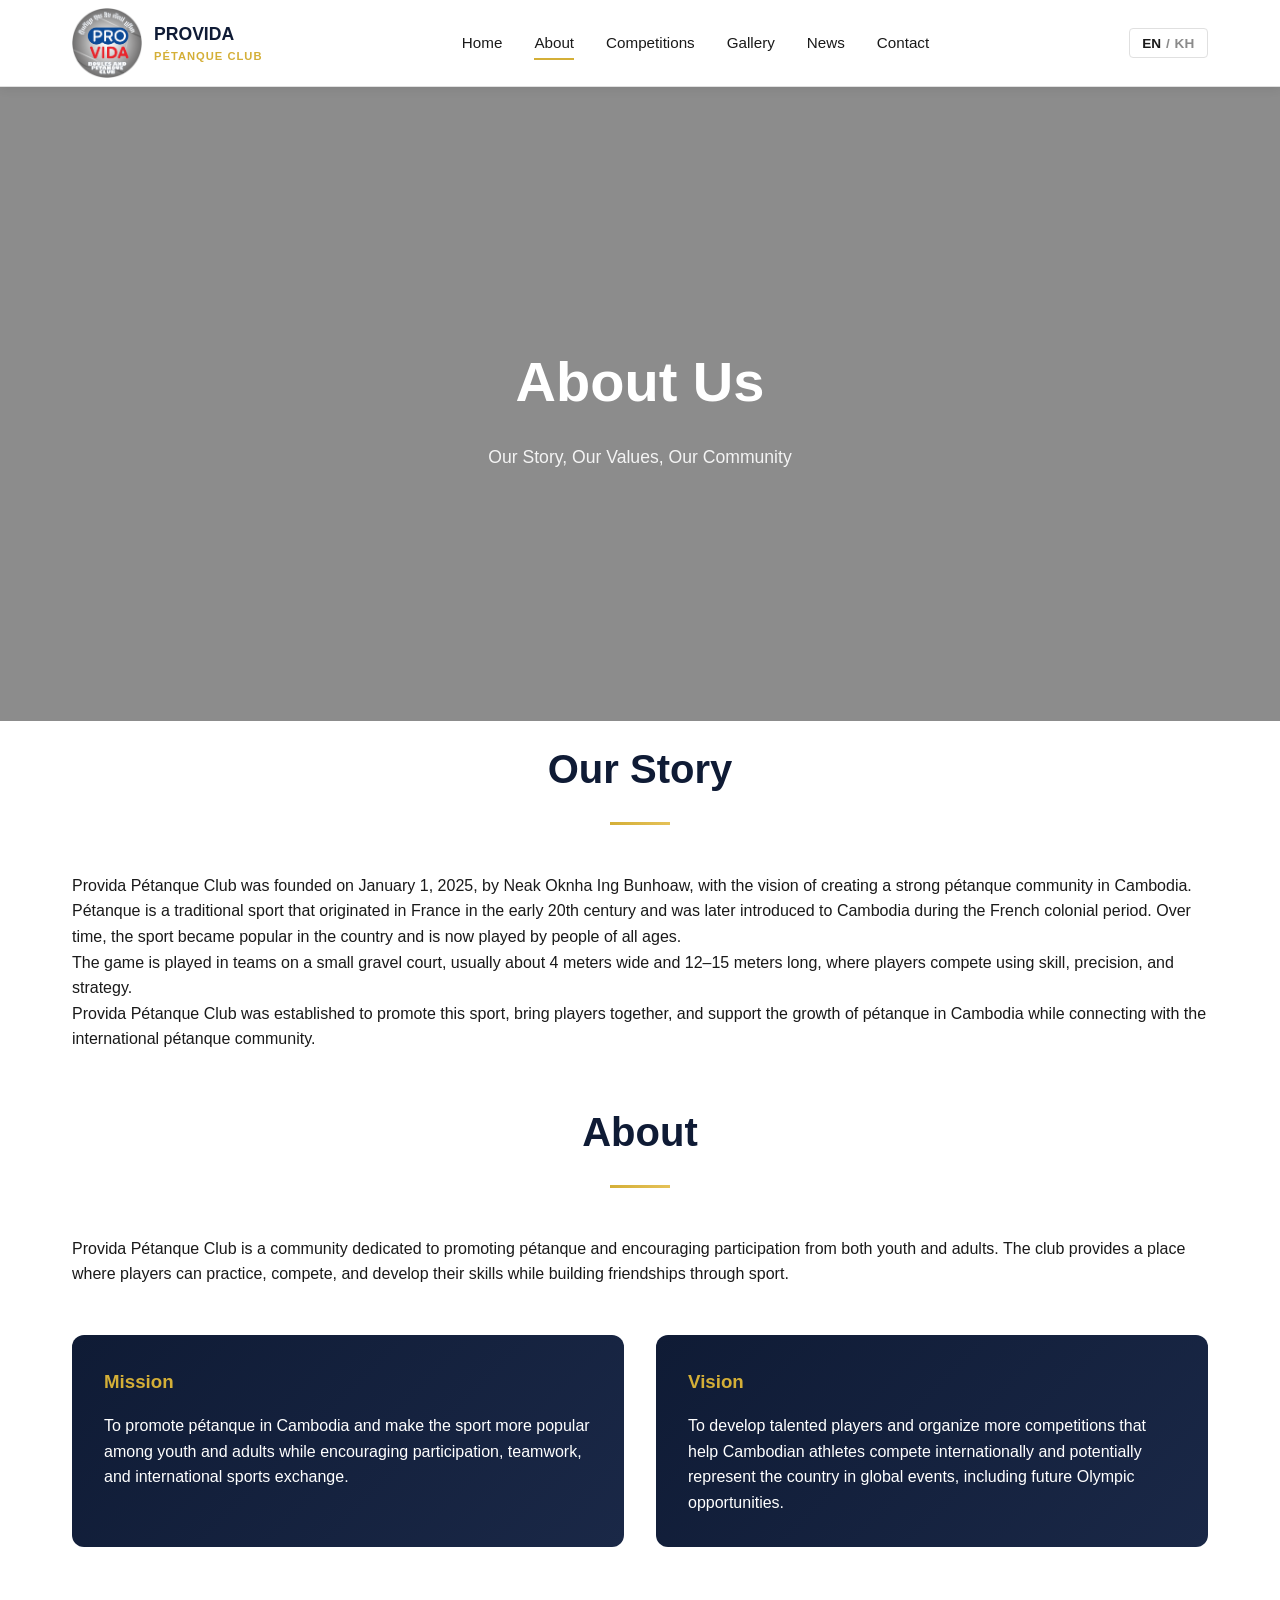
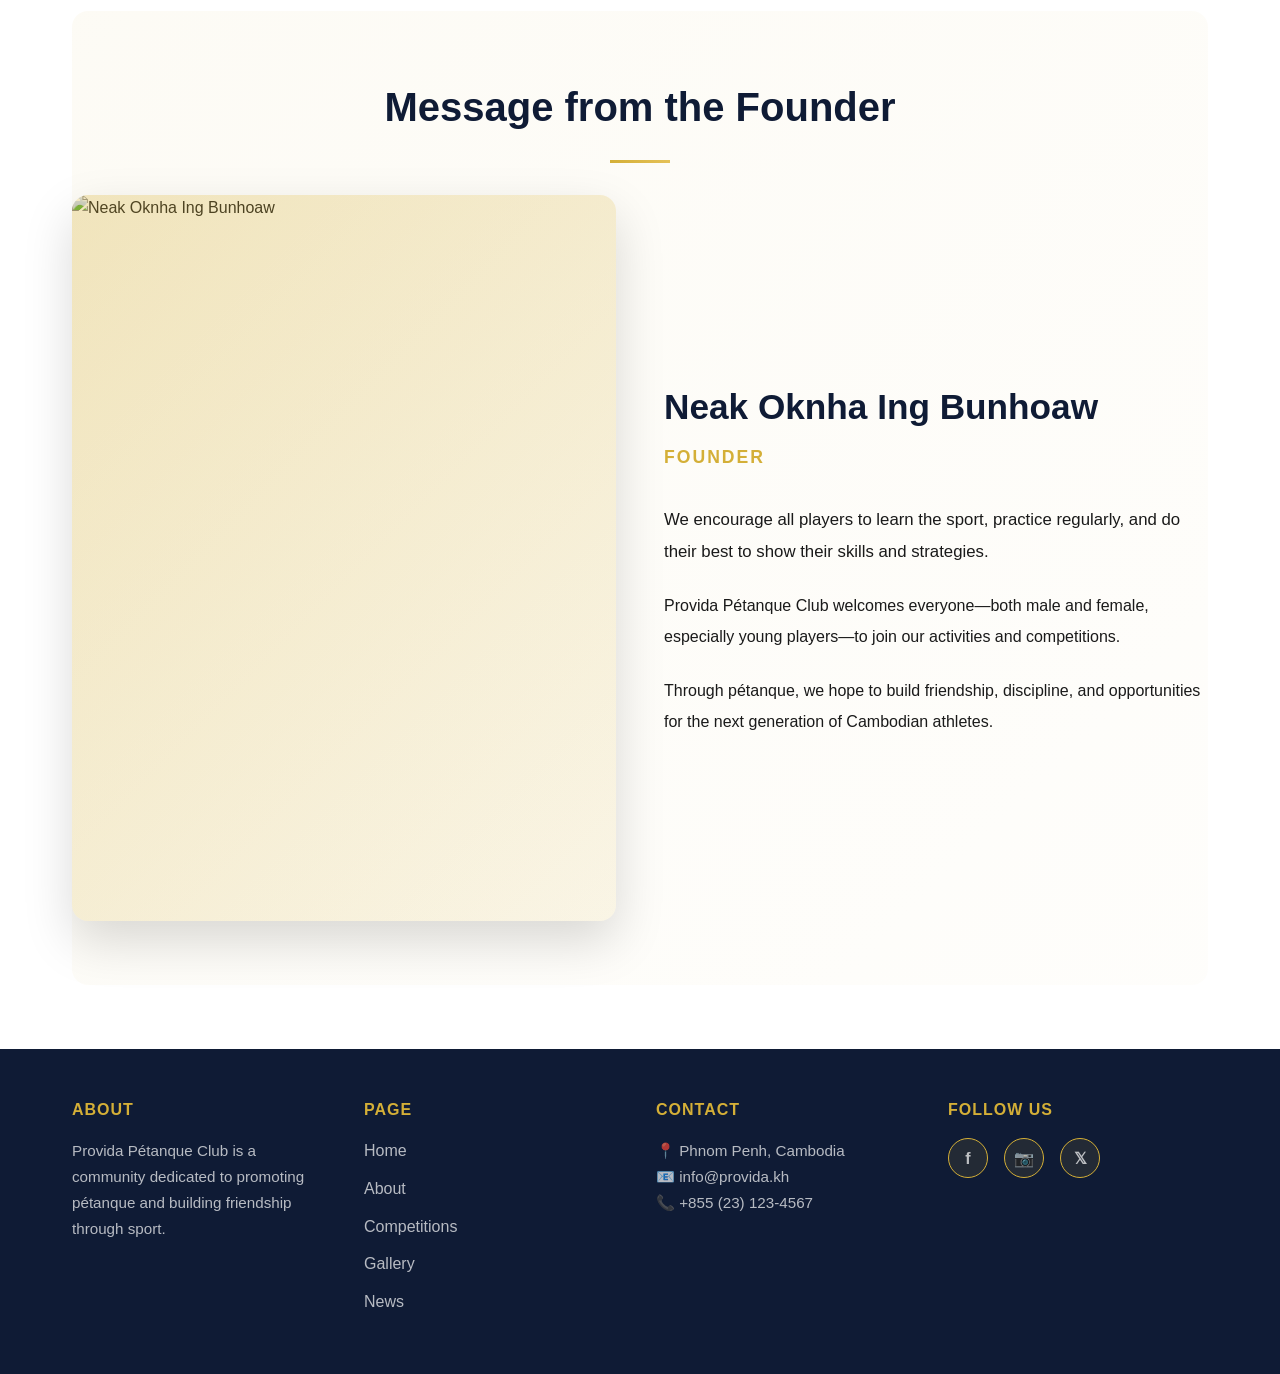
==== commit 82389cc8: "Update pages and styles" ====
--- a/about.html
+++ b/about.html
@@ -7,32 +7,25 @@
     <link rel="stylesheet" href="style.css">
 </head>
 <body>
-    <!-- Navigation -->
+
+    <!-- NAVIGATION -->
     <nav class="navbar">
         <div class="navbar__container">
-            <!--<div class="navbar__logo">
+            <div class="navbar__logo">
                 <img src="images/provida-logo.png" alt="Provida Logo" class="logo-img">
-
                 <div class="logo-text">
                     <div class="logo-main">PROVIDA</div>
                     <div class="logo-sub">Pétanque Club</div>
                 </div>
-            </div> -->
-            <div class="navbar__logo">
-                <img src="images/provida-logo.png" alt="Provida Logo" class="logo-img">
-
-                <div class="logo-text">
-                    <div class="logo-main">PROVIDA</div>
-                    <div class="logo-sub">Pétanque Club</div>
-                </div>
-            </div>
+            </div>
+
             <div class="navbar__menu" id="navMenu">
-                <a href="index.html" class="navbar__link" data-en="Home" data-kh="ដើម">Home</a>
-                <a href="about.html" class="navbar__link active" data-en="About" data-kh="អំពី">About</a>
-                <a href="competition.html" class="navbar__link" data-en="Competitions" data-kh="ការប្រកួតប្រជែង">Competitions</a>
-                <a href="gallery.html" class="navbar__link" data-en="Gallery" data-kh="ギャラリー">Gallery</a>
+                <a href="index.html" class="navbar__link" data-en="Home" data-kh="ទំព័រដើម">Home</a>
+                <a href="about.html" class="navbar__link active" data-en="About" data-kh="អំពីយើង">About</a>
+                <a href="competition.html" class="navbar__link" data-en="Competitions" data-kh="ការប្រកួត">Competitions</a>
+                <a href="gallery.html" class="navbar__link" data-en="Gallery" data-kh="រូបភាព">Gallery</a>
                 <a href="news.html" class="navbar__link" data-en="News" data-kh="ព័ត៌មាន">News</a>
-                <a href="contact.html" class="navbar__link" data-en="Contact" data-kh="ទាក់ទង">Contact</a>
+                <a href="contact.html" class="navbar__link" data-en="Contact" data-kh="ទំនាក់ទំនង">Contact</a>
             </div>
 
             <div class="navbar__actions">
@@ -46,260 +39,189 @@
         </div>
     </nav>
 
-    <!-- Page Header -->
-    <!-- <div class="page-header">
-        <div class="container">
-            <h1 class="page-title" data-en="About Provida" data-kh="អំពីប្រូវីដា">About Provida</h1>
-            <p class="page-subtitle" data-en="Our Story, Our Values, Our Community" data-kh="រឿងរបស់យើង តម្លៃរបស់យើង សហគមន៍របស់យើង">Our Story, Our Values, Our Community</p>
-        </div>
-    </div> -->
+    <!-- PAGE HEADER -->
     <div class="page-header-about">
         <div class="container">
-            <h1 class="page-title">About Provida</h1>
-            <p class="page-subtitle">Our Story, Our Values, Our Community</p>
+            <h1 class="page-title"
+                data-en="About Us"
+                data-kh="អំពីយើង">
+                About Us
+            </h1>
+            <p class="page-subtitle"
+               data-en="Our Story, Our Values, Our Community"
+               data-kh="ដំណើររឿងរបស់យើង | គុណតម្លៃរបស់យើង | សហគមន៍របស់យើង">
+               Our Story, Our Values, Our Community
+            </p>
         </div>
     </div>
-    <!-- Main Content -->
+
+    <!-- MAIN CONTENT -->
     <main class="section-light">
         <div class="container">
-         
-
-            <!-- Core Values -->
-            <!-- <section class="content-section">
-                <h2 class="section-title" data-en="Core Values" data-kh="តម្លៃក្នុងស្នូល">Core Values</h2>
-                <div class="values-grid">
-                    <div class="value-card-large">
-                        <div class="value-icon">🤝</div>
-                        <h4 data-en="Community" data-kh="សហគមន៍">Community</h4>
-                        <p data-en="We believe in the power of unity. Every member, regardless of skill level, is an essential part of our family. We build lasting bonds through shared passion and mutual respect." data-kh="យើងជឿលើអំណាចនៃការរួបរួម។ សមាជិកម្នាក់ៗ គឺជាផ្នែកគួរឱ្យកោតសរសើរនៃគ្រួសារយើង។">We believe in the power of unity. Every member, regardless of skill level, is an essential part of our family. We build lasting bonds through shared passion and mutual respect.</p>
-                    </div>
-
-                    <div class="value-card-large">
-                        <div class="value-icon">🎯</div>
-                        <h4 data-en="Precision" data-kh="ភាពជាក់លាក់">Precision</h4>
-                        <p data-en="Pétanque demands exactness in technique and strategy. We commit to mastering this ancient art, improving daily, and pushing the boundaries of what's possible." data-kh="Pétanque ទាមទារលក្ខណៈឲយបែងចែកបាន។ យើងប្តេជ្ញាក្នុងការលេងលម្អិត។">Pétanque demands exactness in technique and strategy. We commit to mastering this ancient art, improving daily, and pushing the boundaries of what's possible.</p>
-                    </div>
-
-                    <div class="value-card-large">
-                        <div class="value-icon">⚔️</div>
-                        <h4 data-en="Sportsmanship" data-kh="វិន័យកីឡា">Sportsmanship</h4>
-                        <p data-en="We compete with integrity, respect opponents, celebrate victories humbly, and learn from defeats gracefully. Fair play is the foundation of everything we do." data-kh="យើងប្រកួតប្រជែងដោយយុត្តិធម៌ និងគោរពគ្នាលើសព្វ។">We compete with integrity, respect opponents, celebrate victories humbly, and learn from defeats gracefully. Fair play is the foundation of everything we do.</p>
-                    </div>
-
-                    <div class="value-card-large">
-                        <div class="value-icon">🏆</div>
-                        <h4 data-en="Excellence" data-kh="ភាពល្អឥតខ្ចោះ">Excellence</h4>
-                        <p data-en="We strive for continuous improvement in all aspects. From tournament organization to player development, we maintain the highest standards and never settle for mediocrity." data-kh="យើងព្យាយាមក្នុងការលើកស្ថាបនាក្នុងក្រុមលេងរបស់យើង។">We strive for continuous improvement in all aspects. From tournament organization to player development, we maintain the highest standards and never settle for mediocrity.</p>
-                    </div>
-                </div>
-            </section> -->
-
-            <!-- Team -->
-            <!-- <section class="content-section">
-                <h2 class="section-title" data-en="Meet the Team" data-kh="ស្វាគមន៍ក្រុម">Meet the Team</h2>
-                <div class="team-grid">
-                    <div class="team-card">
-                        <div class="team-avatar" style="background: linear-gradient(135deg, #d4af37, #e5c158);"></div>
-                        <h4 class="team-name" data-en="Khoun Cheng" data-kh="ខោនជេង">Khoun Cheng</h4>
-                        <p class="team-role" data-en="Founder & President" data-kh="ស្ថាបនករ និងប្រធាន">Founder & President</p>
-                        <p class="team-bio" data-en="Passionate about pétanque since 2005, Khoun founded Provida to unite players across Cambodia." data-kh="ចូលចិត្តលេង pétanque ចាប់ពីឆ្នាំ 2005។">Passionate about pétanque since 2005, Khoun founded Provida to unite players across Cambodia.</p>
-                    </div>
-
-                    <div class="team-card">
-                        <div class="team-avatar" style="background: linear-gradient(135deg, #1a2847, #2a3a52);"></div>
-                        <h4 class="team-name" data-en="Makara Srun" data-kh="មការ៉ាស្រុណ">Makara Srun</h4>
-                        <p class="team-role" data-en="Tournament Director" data-kh="នាយកលក្ខណ្ឌការណ៍">Tournament Director</p>
-                        <p class="team-bio" data-en="Organizes world-class competitions and ensures every event runs smoothly with precision." data-kh="រៀបចំការប្រកួតប្រជែងលោកប្រណិត។">Organizes world-class competitions and ensures every event runs smoothly with precision.</p>
-                    </div>
-
-                    <div class="team-card">
-                        <div class="team-avatar" style="background: linear-gradient(135deg, #2a3a52, #3a4a62);"></div>
-                        <h4 class="team-name" data-en="Sophea Nim" data-kh="សូផេអា នីម">Sophea Nim</h4>
-                        <p class="team-role" data-en="Community Manager" data-kh="ក្រុមគ្រប់គ្រង">Community Manager</p>
-                        <p class="team-bio" data-en="Builds connections among players and ensures Provida remains a welcoming community for all." data-kh="សាងសង់ទំនាក់ទំនងរវាងក្រុមលេង។">Builds connections among players and ensures Provida remains a welcoming community for all.</p>
-                    </div>
-
-                    <div class="team-card">
-                        <div class="team-avatar" style="background: linear-gradient(135deg, #d4af37, #c99d2e);"></div>
-                        <h4 class="team-name" data-en="Lim Piseth" data-kh="លីម ពិសេត">Lim Piseth</h4>
-                        <p class="team-role" data-en="Head Coach" data-kh="គ្រូបង្ហាត់ប្រឹក្សា">Head Coach</p>
-                        <p class="team-bio" data-en="Former champion with 20+ years of experience, dedicated to developing the next generation." data-kh="ម្ចាស់ពានរង្វាន់ឆ្នាំ 20 ដែលគាត់មានបទពិសោធន៍។">Former champion with 20+ years of experience, dedicated to developing the next generation.</p>
-                    </div>
-                </div>
-            </section> -->
-
-            <!-- Timeline -->
-            <!-- <section class="content-section">
-                <h2 class="section-title" data-en="Our Timeline" data-kh="កាលវ័ណ្ណយើង">Our Timeline</h2>
-                <div class="timeline">
-                    <div class="timeline-item">
-                        <div class="timeline-marker">2018</div>
-                        <div class="timeline-content">
-                            <h4 data-en="Club Founded" data-kh="ក្លឹបបានបង្កើត">Club Founded</h4>
-                            <p data-en="Provida Pétanque Club is established with 50 founding members." data-kh="ក្លឹប Pétanque Provida បានបង្កើតលើក។">Provida Pétanque Club is established with 50 founding members.</p>
-                        </div>
-                    </div>
-
-                    <div class="timeline-item">
-                        <div class="timeline-marker">2019</div>
-                        <div class="timeline-content">
-                            <h4 data-en="First Tournament" data-kh="ការប្រកួតប្រជែងដំបូង">First Tournament</h4>
-                            <p data-en="Hosts the inaugural Spring Championship with 16 teams." data-kh="ប្រកួតប្រជែងលេងដំបូង។">Hosts the inaugural Spring Championship with 16 teams.</p>
-                        </div>
-                    </div>
-
-                    <div class="timeline-item">
-                        <div class="timeline-marker">2020</div>
-                        <div class="timeline-content">
-                            <h4 data-en="Membership Growth" data-kh="ការរីកចម្រើននៃសមាជិក">Membership Growth</h4>
-                            <p data-en="Membership reaches 200 members across all skill levels." data-kh="សមាជិក 200 រូបក្នុងរៀងរាល់មាត្រា។">Membership reaches 200 members across all skill levels.</p>
-                        </div>
-                    </div>
-
-                    <div class="timeline-item">
-                        <div class="timeline-marker">2021</div>
-                        <div class="timeline-content">
-                            <h4 data-en="International Recognition" data-kh="ការទទួលស្គាល់សកល">International Recognition</h4>
-                            <p data-en="Hosts first international tournament with teams from 5 countries." data-kh="ក្លឹបលេងលេខដំបូងពីប្រទេស 5 ។">Hosts first international tournament with teams from 5 countries.</p>
-                        </div>
-                    </div>
-
-                    <div class="timeline-item">
-                        <div class="timeline-marker">2023</div>
-                        <div class="timeline-content">
-                            <h4 data-en="450+ Members" data-kh="សមាជិក 450 រូប">450+ Members</h4>
-                            <p data-en="Provida reaches 450+ active members and becomes Southeast Asia's most active club." data-kh="ក្លឹបឡើងដល់ 450 រូបលើក។">Provida reaches 450+ active members and becomes Southeast Asia's most active club.</p>
-                        </div>
-                    </div>
-
-                    <div class="timeline-item">
-                        <div class="timeline-marker">2024</div>
-                        <div class="timeline-content">
-                            <h4 data-en="New Courts & Expansion" data-kh="ល្មើងលេងថ្មីនិងការពង្រីក">New Courts & Expansion</h4>
-                            <p data-en="Opens new state-of-the-art facilities and launches professional development program." data-kh="បើក វាលលេងថ្មីនិងលក្ខណ្ឌថ្មី។">Opens new state-of-the-art facilities and launches professional development program.</p>
-                        </div>
-                    </div>
-                </div>
-            </section> -->
-            <!-- Club Story -->
+
+            <!-- OUR STORY -->
             <section class="content-section">
-                <h2 class="section-title" data-en="Our Story" data-kh="រឿងរបស់យើង">Our Story</h2>
+                <h2 class="section-title"
+                    data-en="Our Story"
+                    data-kh="ដំណើររឿងរបស់យើង">
+                    Our Story
+                </h2>
+
                 <div class="story-content">
-                    <p data-en="Provida Pétanque Club was founded on January 1, 2025, by Khoun Cheng, with the vision of creating a strong pétanque community in Cambodia.
-
+                    <p
+                    data-en="Provida Pétanque Club was founded on January 1, 2025, by Neak Oknha Ing Bunhoaw, with the vision of creating a strong pétanque community in Cambodia."
+                    data-kh="ក្លឹបប៉េតង់ប្រូវីដា (Provida Pétanque Club) ត្រូវបានបង្កើតឡើងនៅថ្ងៃទី១ ខែមករា ឆ្នាំ២០២៥ ដោយ អ្នកឧកញ៉ា អ៊ឹង ប៊ុនហ៊ូវ ក្នុងគោលបំណងកសាងសហគមន៍កីឡាប៉េតង់ដ៏រឹងមាំមួយនៅក្នុងប្រទេសកម្ពុជា។">
+                    Provida Pétanque Club was founded on January 1, 2025, by Neak Oknha Ing Bunhoaw, with the vision of creating a strong pétanque community in Cambodia.
+                    </p>
+
+                    <p
+                    data-en="Pétanque is a traditional sport that originated in France in the early 20th century and was later introduced to Cambodia during the French colonial period. Over time, the sport became popular in the country and is now played by people of all ages."
+                    data-kh="ប៉េតង់ គឺជាកីឡាបែបប្រពៃណីដែលមានដើមកំណើតពីប្រទេសបារាំងនៅដើមសតវត្សទី២០ ហើយត្រូវបាននាំចូលមកកាន់ប្រទេសកម្ពុជាក្នុងសម័យអាណានិគមបារាំង។ រហូតមកដល់បច្ចុប្បន្ន កីឡានេះបានក្លាយជាកីឡាដ៏ពេញនិយមបំផុតមួយនៅក្នុងប្រទេស ដែលមានអ្នកលេងគ្រប់វ័យ។">
                     Pétanque is a traditional sport that originated in France in the early 20th century and was later introduced to Cambodia during the French colonial period. Over time, the sport became popular in the country and is now played by people of all ages.
-                    
+                    </p>
+
+                    <p
+                    data-en="The game is played in teams on a small gravel court, usually about 4 meters wide and 12–15 meters long, where players compete using skill, precision, and strategy."
+                    data-kh="ការលេងប៉េតង់ តម្រូវឱ្យមានការប្រកួតជាក្រុមនៅលើទីលានគ្រួស ដែលមានទំហំប្រហែល ៤ ម៉ែត្រ x ១៥ ម៉ែត្រ ដោយប្រើប្រាស់នូវជំនាញ ភាពច្បាស់លាស់ និងយុទ្ធសាស្ត្រខ្ពស់។">
                     The game is played in teams on a small gravel court, usually about 4 meters wide and 12–15 meters long, where players compete using skill, precision, and strategy.
-                    
-                    Provida was established to promote this sport, bring players together, and support the growth of pétanque in Cambodia while connecting with the international pétanque community.</p>
-                    
-                    <p data-en="Today, Provida stands as a beacon of excellence, hosting international tournaments, developing young talent, and fostering deep friendships across cultures. Our courts have hosted players from France, Vietnam, Thailand, and beyond." data-kh="សព្វថ្ងៃ Provida ឈានដល់ការលេចធ្លោដូចផ្កាឆ្លើយលើពិភពលោក។ យើងបានលួយម្ចាស់ក្រុមលេងពីបារាំង វៀតណាម ថៃ និងក្រៅ។">Today, Provida stands as a beacon of excellence, hosting international tournaments, developing young talent, and fostering deep friendships across cultures. Our courts have hosted players from France, Vietnam, Thailand, and beyond.</p>
-                </div>
-            </section>
-
-            <!-- Mission & Vision -->
+                    </p>
+
+                    <p
+                    data-en="Provida Pétanque Club was established to promote this sport, bring players together, and support the growth of pétanque in Cambodia while connecting with the international pétanque community."
+                    data-kh="ក្លឹបប៉េតង់ប្រូវីដា ត្រូវបានបង្កើតឡើងដើម្បីលើកកម្ពស់វិស័យកីឡានេះ ចងក្រងអ្នកលេងឱ្យកាន់តែជិតស្និទ្ធ និងគាំទ្រដល់ការរីកចម្រើននៃកីឡាប៉េតង់កម្ពុជា ឱ្យដើរទន្ទឹមនឹងសហគមន៍ប៉េតង់អន្តរជាតិ។">
+                    Provida Pétanque Club was established to promote this sport, bring players together, and support the growth of pétanque in Cambodia while connecting with the international pétanque community.
+                    </p>
+                </div>
+            </section>
+
+            <!-- ABOUT CLUB -->
+            <section class="content-section">
+                <h2 class="section-title"
+                    data-en="About"
+                    data-kh="អំពីក្លឹប">
+                    About
+                </h2>
+
+                <div class="story-content">
+                    <p
+                    data-en="Provida Pétanque Club is a community dedicated to promoting pétanque and encouraging participation from both youth and adults. The club provides a place where players can practice, compete, and develop their skills while building friendships through sport."
+                    data-kh="ក្លឹបប៉េតង់ប្រូវីដា គឺជាសហគមន៍ដែលឧទ្ទិសដល់ការផ្សព្វផ្សាយកីឡាប៉េតង់ និងជំរុញការចូលរួមទាំងពីសំណាក់យុវជន និងមនុស្សពេញវ័យ។ ក្លឹបផ្តល់នូវទីកន្លែងសម្រាប់កីឡាករក្នុងការហ្វឹកហាត់ ប្រកួតប្រជែង និងអភិវឌ្ឍសមត្ថភាព ព្រមទាំងកសាងចំណងមិត្តភាពតាមរយៈសកម្មភាពកីឡា។">
+                    Provida Pétanque Club is a community dedicated to promoting pétanque and encouraging participation from both youth and adults. The club provides a place where players can practice, compete, and develop their skills while building friendships through sport.
+                    </p>
+                </div>
+            </section>
+
+            <!-- MISSION & VISION -->
             <section class="content-section">
                 <div class="mission-vision-grid">
                     <div class="mission-card">
-                        <h3 data-en="Our Mission" data-kh="បេសកកម្មរបស់យើង">Our Mission</h3>
-                        <p data-en="To build an inclusive, world-class pétanque community in Cambodia that celebrates excellence, respects tradition, and creates lasting friendships through the beautiful sport of pétanque." data-kh="ដើម្បីបង្កើតសហគមន៍លេងដែលដ៏បរិមាណលក្ខណ៍បូណ្ណនៅកម្ពុជា។">To build an inclusive, world-class pétanque community in Cambodia that celebrates excellence, respects tradition, and creates lasting friendships through the beautiful sport of pétanque.</p>
+                        <h3 data-en="Mission" data-kh="បេសកកម្ម">Mission</h3>
+                        <p
+                        data-en="To promote pétanque in Cambodia and make the sport more popular among youth and adults while encouraging participation, teamwork, and international sports exchange."
+                        data-kh="លើកកម្ពស់កីឡាប៉េតង់នៅកម្ពុជា ឱ្យកាន់តែមានប្រជាប្រិយភាពក្នុងចំណោមយុវជន និងមនុស្សពេញវ័យ ព្រមទាំងជំរុញឱ្យមានការចូលរួម ការធ្វើការងារជាក្រុម និងការផ្លាស់ប្តូរបទពិសោធន៍កីឡាកម្រិតអន្តរជាតិ។">
+                        To promote pétanque in Cambodia and make the sport more popular among youth and adults while encouraging participation, teamwork, and international sports exchange.
+                        </p>
                     </div>
 
                     <div class="vision-card">
-                        <h3 data-en="Our Vision" data-kh="ច្រាលមើលរបស់យើង">Our Vision</h3>
-                        <p data-en="To be recognized globally as the premier pétanque club in Southeast Asia, known for developing champions, promoting sports excellence, and embodying the true spirit of community and sportsmanship." data-kh="ដើម្បីបានទទួលស្គាល់សកលលោក ដូចជាក្លឹបលេងលេចធ្លោក្នុងតំបន់អាស៊ីអាគ្នេយ៍។">To be recognized globally as the premier pétanque club in Southeast Asia, known for developing champions, promoting sports excellence, and embodying the true spirit of community and sportsmanship.</p>
-                    </div>
-                </div>
-            </section>
-
-            <!-- Core Values -->
-            <!-- <section class="content-section">
-                <h2 class="section-title" data-en="Core Values" data-kh="តម្លៃក្នុងស្នូល">Core Values</h2>
-                <div class="values-grid">
-                    <div class="value-card-large">
-                        <div class="value-icon">🤝</div>
-                        <h4 data-en="Community" data-kh="សហគមន៍">Community</h4>
-                        <p data-en="We believe in the power of unity. Every member, regardless of skill level, is an essential part of our family. We build lasting bonds through shared passion and mutual respect." data-kh="យើងជឿលើអំណាចនៃការរួបរួម។ សមាជិកម្នាក់ៗ គឺជាផ្នែកគួរឱ្យកោតសរសើរនៃគ្រួសារយើង។">We believe in the power of unity. Every member, regardless of skill level, is an essential part of our family. We build lasting bonds through shared passion and mutual respect.</p>
-                    </div>
-
-                    <div class="value-card-large">
-                        <div class="value-icon">🎯</div>
-                        <h4 data-en="Precision" data-kh="ភាពជាក់លាក់">Precision</h4>
-                        <p data-en="Pétanque demands exactness in technique and strategy. We commit to mastering this ancient art, improving daily, and pushing the boundaries of what's possible." data-kh="Pétanque ទាមទារលក្ខណៈឲយបែងចែកបាន។ យើងប្តេជ្ញាក្នុងការលេងលម្អិត។">Pétanque demands exactness in technique and strategy. We commit to mastering this ancient art, improving daily, and pushing the boundaries of what's possible.</p>
-                    </div>
-
-                    <div class="value-card-large">
-                        <div class="value-icon">⚔️</div>
-                        <h4 data-en="Sportsmanship" data-kh="វិន័យកីឡា">Sportsmanship</h4>
-                        <p data-en="We compete with integrity, respect opponents, celebrate victories humbly, and learn from defeats gracefully. Fair play is the foundation of everything we do." data-kh="យើងប្រកួតប្រជែងដោយយុត្តិធម៌ និងគោរពគ្នាលើសព្វ។">We compete with integrity, respect opponents, celebrate victories humbly, and learn from defeats gracefully. Fair play is the foundation of everything we do.</p>
-                    </div>
-
-                    <div class="value-card-large">
-                        <div class="value-icon">🏆</div>
-                        <h4 data-en="Excellence" data-kh="ភាពល្អឥតខ្ចោះ">Excellence</h4>
-                        <p data-en="We strive for continuous improvement in all aspects. From tournament organization to player development, we maintain the highest standards and never settle for mediocrity." data-kh="យើងព្យាយាមក្នុងការលើកស្ថាបនាក្នុងក្រុមលេងរបស់យើង។">We strive for continuous improvement in all aspects. From tournament organization to player development, we maintain the highest standards and never settle for mediocrity.</p>
-                    </div>
-                </div>
-            </section> -->
-
-            <!-- Founder Section -->
+                        <h3 data-en="Vision" data-kh="ចក្ខុវិស័យ">Vision</h3>
+                        <p
+                        data-en="To develop talented players and organize more competitions that help Cambodian athletes compete internationally and potentially represent the country in global events, including future Olympic opportunities."
+                        data-kh="បណ្តុះបណ្តាលកីឡាករដែលមានទេពកោសល្យ និងរៀបចំការប្រកួតឱ្យបានកាន់តែច្រើន ដើម្បីជួយឱ្យអត្តពលិកកម្ពុជាមានសមត្ថភាពអាចទៅប្រកួតលើឆាកអន្តរជាតិ និងតំណាងឱ្យប្រទេសជាតិក្នុងព្រឹត្តិការណ៍ពិភពលោក រួមទាំងឱកាសក្នុងព្រឹត្តិការណ៍អូឡាំពិកនាពេលអនាគត។">
+                        To develop talented players and organize more competitions that help Cambodian athletes compete internationally and potentially represent the country in global events, including future Olympic opportunities.
+                        </p>
+                    </div>
+                </div>
+            </section>
+
+            <!-- FOUNDER MESSAGE -->
             <section class="content-section founder-showcase">
-                <h2 class="section-title" data-en="Meet Our Founder" data-kh="ស្វាគមន៍ស្ថាបនក">Meet Our Founder</h2>
-                
+                <h2 class="section-title"
+                    data-en="Message from the Founder"
+                    data-kh="សារពីស្ថាបនិក">
+                    Message from the Founder
+                </h2>
+
                 <div class="founder-hero">
-                    <!-- Left: Founder Image -->
+                    <!-- LEFT: FOUNDER IMAGE -->
                     <div class="founder-hero-image">
-                        <img src="images/DSC09751.jpg" alt="Khoun Cheng - Founder" class="founder-img">
+                        <img src="images/DSC09751.jpg" alt="Neak Oknha Ing Bunhoaw" class="founder-img">
                         <div class="founder-image-overlay"></div>
                     </div>
 
-                    <!-- Right: Founder Content -->
+                    <!-- RIGHT: FOUNDER CONTENT -->
                     <div class="founder-hero-content">
-                        <h3 class="founder-hero-name" data-en="Khoun Cheng" data-kh="ខោនជេង">Neak Oknha Ing Bunhoaw</h3>
-                        <p class="founder-hero-title" data-en="Founder & President" data-kh="ស្ថាបនករ និងប្រធាន">Founder & President</p>
-                        
+                        <h3 class="founder-hero-name"
+                            data-en="Neak Oknha Ing Bunhoaw"
+                            data-kh="អ្នកឧកញ៉ា អ៊ឹង ប៊ុនហ៊ូវ">
+                            Neak Oknha Ing Bunhoaw
+                        </h3>
+
+                        <p class="founder-hero-title"
+                           data-en="Founder"
+                           data-kh="ស្ថាបនិក">
+                           Founder
+                        </p>
+
                         <div class="founder-hero-bio">
-                            <p data-en="With an unwavering passion for pétanque since 2005, Khoun Cheng envisioned a place where players of all levels could come together to celebrate this beautiful sport. What began as a dream to unite Cambodia's pétanque community has blossomed into Provida—a thriving hub of excellence, friendship, and international recognition." data-kh="ដោយមានការលើកទឹកចិត្តយូរ ៗ សម្រាប់ pétanque ចាប់ពីឆ្នាំ 2005 ខោនជេង បានមានស្វាគមន៍ឱ្យក្រុមលេងក្នុងទីកន្លែងមួយដែលពួកគេអាចរួមគ្នាបានដឹង។">With an unwavering passion for pétanque since 2005, Khoun Cheng envisioned a place where players of all levels could come together to celebrate this beautiful sport. What began as a dream to unite Cambodia's pétanque community has blossomed into Provida—a thriving hub of excellence, friendship, and international recognition.</p>
-
-                            <p data-en="His leadership philosophy centers on inclusivity, continuous improvement, and building a legacy that inspires future generations. Today, Provida stands as a testament to his vision—a club where every member, regardless of background or skill level, feels valued and empowered to pursue their passion for pétanque." data-kh="ទស្សនៈដឹកនាំរបស់គាត់ផ្អែកលើការរួមបញ្ចូល ការកែលម្អឈានន័យ និងការសាងសង់មរតកដែលលើកទឹកចិត្ត។">His leadership philosophy centers on inclusivity, continuous improvement, and building a legacy that inspires future generations. Today, Provida stands as a testament to his vision—a club where every member, regardless of background or skill level, feels valued and empowered to pursue their passion for pétanque.</p>
-
-                            <p data-en="Khoun believes that pétanque is more than a sport—it's a bridge between cultures, a celebration of precision and strategy, and a platform for friendship that transcends borders. Under his stewardship, Provida has grown from 50 founding members to over 450 active players, hosting international tournaments and establishing itself as Southeast Asia's premier pétanque destination." data-kh="ខោនជឿថា pétanque គឺជាច្រើនជាងកីឡា វាគឺជាស្ពាននៃវប្បធម៌ និងប្រទេស។">Khoun believes that pétanque is more than a sport—it's a bridge between cultures, a celebration of precision and strategy, and a platform for friendship that transcends borders. Under his stewardship, Provida has grown from 50 founding members to over 450 active players, hosting international tournaments and establishing itself as Southeast Asia's premier pétanque destination.</p>
+                            <p
+                            data-en="We encourage all players to learn the sport, practice regularly, and do their best to show their skills and strategies."
+                            data-kh="ខ្ញុំសូមលើកទឹកចិត្តដល់កីឡាករទាំងអស់ឱ្យសិក្សាពីបច្ចេកទេសកីឡា ហ្វឹកហាត់ឱ្យបានទៀងទាត់ និងខិតខំបញ្ចេញឱ្យអស់ពីសមត្ថភាព និងយុទ្ធសាស្ត្រ។">
+                            We encourage all players to learn the sport, practice regularly, and do their best to show their skills and strategies.
+                            </p>
+
+                            <p
+                            data-en="Provida Pétanque Club welcomes everyone—both male and female, especially young players—to join our activities and competitions."
+                            data-kh="ក្លឹបប៉េតង់ប្រូវីដា រង់ចាំស្វាគមន៍អ្នកគ្រប់គ្នា ទាំងបុរស ស្រ្តី និងជាពិសេសយុវជន ឱ្យមកចូលរួមក្នុងសកម្មភាព និងការប្រកួតរបស់យើង។">
+                            Provida Pétanque Club welcomes everyone—both male and female, especially young players—to join our activities and competitions.
+                            </p>
+
+                            <p
+                            data-en="Through pétanque, we hope to build friendship, discipline, and opportunities for the next generation of Cambodian athletes."
+                            data-kh="តាមរយៈកីឡាប៉េតង់ យើងសង្ឃឹមថានឹងអាចកសាងមិត្តភាព វិន័យ និងបង្កើតឱកាសថ្មីៗសម្រាប់អត្តពលិកកម្ពុជាជំនាន់ក្រោយ។">
+                            Through pétanque, we hope to build friendship, discipline, and opportunities for the next generation of Cambodian athletes.
+                            </p>
                         </div>
                     </div>
                 </div>
             </section>
+
         </div>
     </main>
 
-    <!-- Footer -->
+    <!-- FOOTER -->
     <footer class="footer">
         <div class="container">
             <div class="footer-grid">
                 <div class="footer-col">
                     <h4 data-en="About" data-kh="អំពី">About</h4>
-                    <p data-en="Provida Pétanque Club brings together passionate players in a vibrant community dedicated to excellence and friendship." data-kh="ក្លឹប Pétanque Provida នាំឱ្យក្រុមលេង។">Provida Pétanque Club brings together passionate players in a vibrant community dedicated to excellence and friendship.</p>
-                </div>
-
-                <div class="footer-col">
-                    <h4 data-en="Page" data-kh="តំណភ្ជាប់រហ័ស">Page</h4>
+                    <p
+                    data-en="Provida Pétanque Club is a community dedicated to promoting pétanque and building friendship through sport."
+                    data-kh="ក្លឹបប៉េតង់ប្រូវីដា គឺជាសហគមន៍ដែលឧទ្ទិសដល់ការផ្សព្វផ្សាយកីឡាប៉េតង់ និងកសាងមិត្តភាពតាមរយៈសកម្មភាពកីឡា។">
+                    Provida Pétanque Club is a community dedicated to promoting pétanque and building friendship through sport.
+                    </p>
+                </div>
+
+                <div class="footer-col">
+                    <h4 data-en="Page" data-kh="ទំព័រ">Page</h4>
                     <ul>
-                        <li><a href="index.html" data-en="Home" data-kh="ដើម">Home</a></li>
-                        <li><a href="about.html" data-en="About" data-kh="អំពី">About</a></li>
-                        <li><a href="competition.html" data-en="Competitions" data-kh="ការប្រកួតប្រជែង">Competitions</a></li>
-                        <li><a href="gallery.html" data-en="Gallery" data-kh="ギャラリー">Gallery</a></li>
+                        <li><a href="index.html" data-en="Home" data-kh="ទំព័រដើម">Home</a></li>
+                        <li><a href="about.html" data-en="About" data-kh="អំពីយើង">About</a></li>
+                        <li><a href="competition.html" data-en="Competitions" data-kh="ការប្រកួត">Competitions</a></li>
+                        <li><a href="gallery.html" data-en="Gallery" data-kh="រូបភាព">Gallery</a></li>
                         <li><a href="news.html" data-en="News" data-kh="ព័ត៌មាន">News</a></li>
                     </ul>
                 </div>
 
                 <div class="footer-col">
-                    <h4 data-en="Contact" data-kh="ទាក់ទង">Contact</h4>
+                    <h4 data-en="Contact" data-kh="ទំនាក់ទំនង">Contact</h4>
                     <p>📍 Phnom Penh, Cambodia</p>
                     <p>📧 info@provida.kh</p>
                     <p>📞 +855 (23) 123-4567</p>
                 </div>
 
                 <div class="footer-col">
-                    <h4 data-en="Follow Us" data-kh="តាមដានយើងខ្ញុំ">Follow Us</h4>
+                    <h4 data-en="Follow Us" data-kh="តាមដានយើង">Follow Us</h4>
                     <div class="social-links">
                         <a href="#" class="social-icon">f</a>
                         <a href="#" class="social-icon">📷</a>
@@ -307,14 +229,9 @@
                     </div>
                 </div>
             </div>
-
-                        <!-- <div class="footer-bottom">
-                <p data-en="&copy; 2024 Provida Pétanque Club. All rights reserved." data-kh="© 2024 ក្លឹប Pétanque Provida។ រក្សាសិទ្ធិទាំងអស់។">&copy; 2024 Provida Pétanque Club. All rights reserved.</p>
-                <a href="admin.html" class="admin-link">Admin</a>
-            </div> -->
         </div>
     </footer>
 
     <script src="script.js"></script>
 </body>
-</html>
+</html>
--- a/style.css
+++ b/style.css
@@ -464,6 +464,9 @@
     grid-template-columns: repeat(4, 1fr);
     gap: 1.5rem; margin-bottom: 3rem;   
 }
+.gallery-preview{
+    padding-bottom: 50px;
+}
 
 .gallery-preview-item {
     position: relative;
@@ -2157,45 +2160,47 @@
     padding: 6px;
 }
 
-/* Khmer Font Family */
+/* ==========================================
+KHMER FONT
+========================================== */
 
 @font-face {
     font-family: "KantumruyPro";
-    src: url("static/KantumruyPro-Regular.ttf") format("truetype");
+    src: url("Kantumruy_Pro/static/KantumruyPro-Regular.ttf") format("truetype");
     font-weight: 400;
+    font-style: normal;
 }
 
 @font-face {
     font-family: "KantumruyPro";
-    src: url("static/KantumruyPro-Bold.ttf") format("truetype");
-    font-weight: 700;
+    src: url("Kantumruy_Pro/static/KantumruyPro-Medium.ttf") format("truetype");
+    font-weight: 500;
+    font-style: normal;
 }
 
 @font-face {
     font-family: "KantumruyPro";
-    src: url("static/KantumruyPro-Light.ttf") format("truetype");
-    font-weight: 300;
-}
-
-@font-face {
-    font-family: "KantumruyPro";
-    src: url("static/KantumruyPro-Medium.ttf") format("truetype");
-    font-weight: 500;
-}
-/* KHMER FONT */
-/* KHMER FONT */
-
-@font-face {
-    font-family: 'KantumruyPro';
-    src: url('fonts/Kantumruy_Pro-Regular.ttf') format('truetype');
-    font-weight: normal;
-}
-
-@font-face {
-    font-family: 'KantumruyPro';
-    src: url('fonts/Kantumruy_Pro-Bold.ttf') format('truetype');
-    font-weight: bold;
-}
-html[lang="km"] {
-    font-family: 'KantumruyPro', sans-serif;
+    src: url("Kantumruy_Pro/static/KantumruyPro-Bold.ttf") format("truetype");
+    font-weight: 700;
+    font-style: normal;
+}
+
+html[lang="km"],
+html[lang="km"] body,
+html[lang="km"] button,
+html[lang="km"] input,
+html[lang="km"] textarea,
+html[lang="km"] select,
+html[lang="km"] a,
+html[lang="km"] h1,
+html[lang="km"] h2,
+html[lang="km"] h3,
+html[lang="km"] h4,
+html[lang="km"] h5,
+html[lang="km"] h6,
+html[lang="km"] p,
+html[lang="km"] span,
+html[lang="km"] div,
+html[lang="km"] li {
+    font-family: "KantumruyPro", sans-serif;
 }
